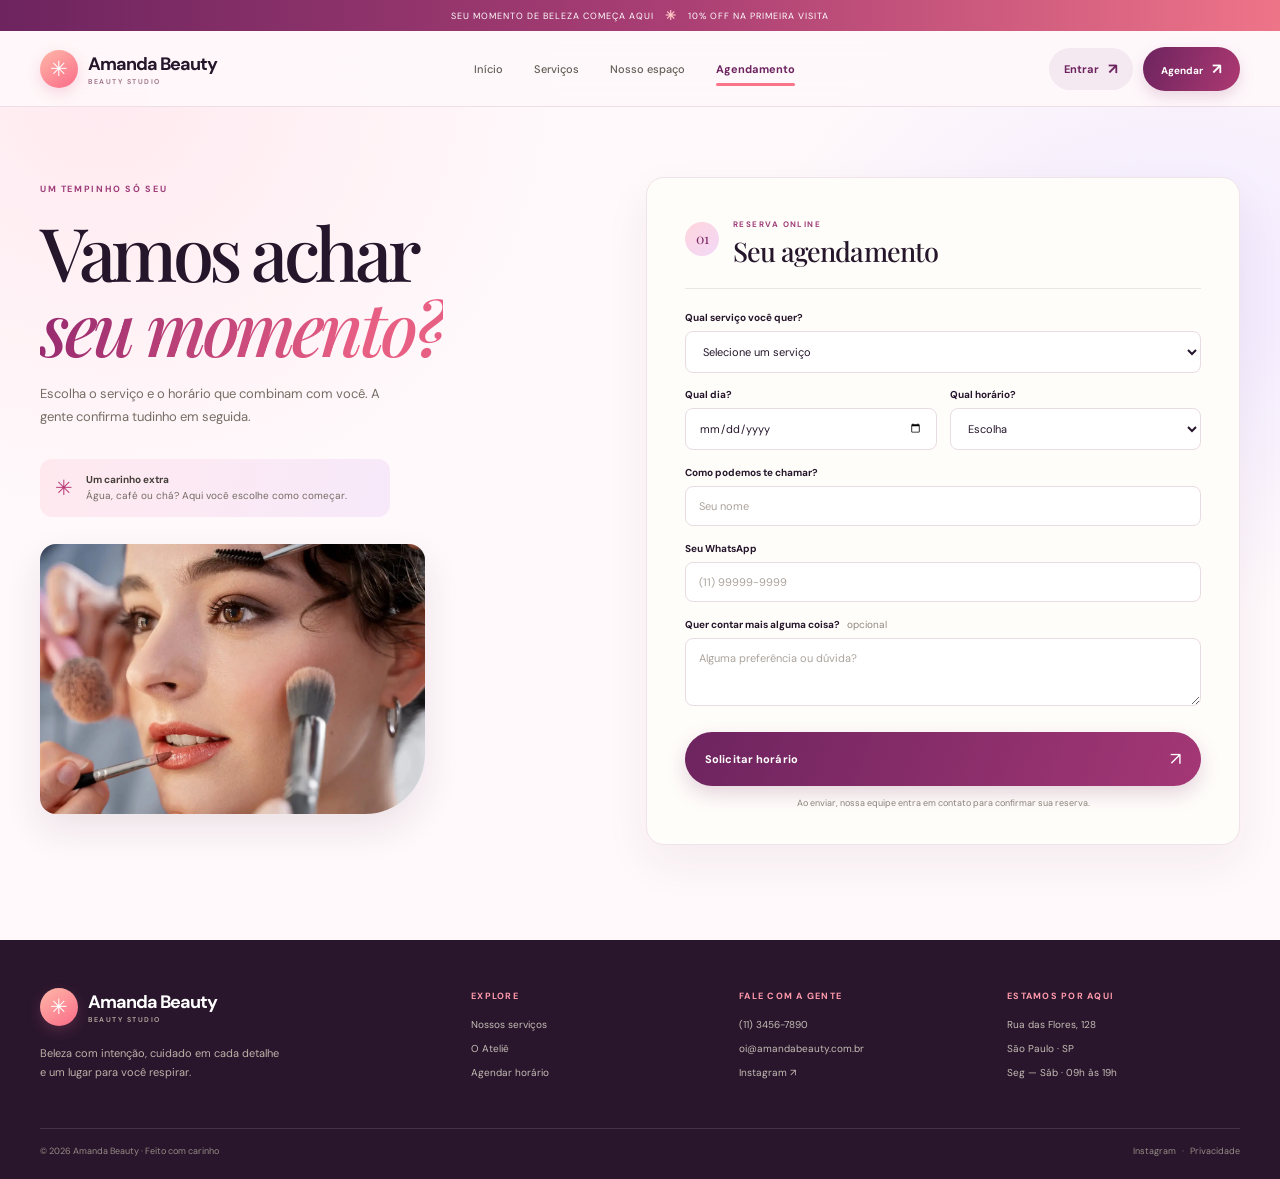
==== Amanda-Beauty-site/agenda.html @ 5235251e "extraido do zip" ====
<!doctype html>
<html lang="pt-BR"><head><meta charset="utf-8"><meta name="viewport" content="width=device-width, initial-scale=1"><meta name="theme-color" content="#f8f4ef"><title>Agendar horário — Amanda Beauty</title><link rel="stylesheet" href="styles.css"></head>
<body data-page="agenda"><div id="site-header"></div><main>
  <section class="booking-page wrap"><div class="booking-intro"><span class="eyebrow">um tempinho só seu</span><h1>Vamos achar<br><em>seu momento?</em></h1><p>Escolha o serviço e o horário que combinam com você. A gente confirma tudinho em seguida.</p><div class="booking-note"><span>✳</span><p><b>Um carinho extra</b><br>Água, café ou chá? Aqui você escolhe como começar.</p></div><img src="assets/makeup-artista.jpeg" alt="Profissional realizando maquiagem em sua cliente"></div>
    <form class="booking-form" id="booking-form"><div class="form-heading"><span class="step-number">01</span><div><span class="eyebrow">reserva online</span><h2>Seu agendamento</h2></div></div>
      <label for="booking-service">Qual serviço você quer?</label><select id="booking-service" name="service" required><option value="">Selecione um serviço</option><option>Corte & escova</option><option>Cor & iluminação</option><option>Make social</option><option>Make & penteado</option><option>Manicure & pedicure</option><option>Skin care facial</option></select>
      <div class="form-row"><div><label for="booking-date">Qual dia?</label><input id="booking-date" type="date" name="date" required></div><div><label for="booking-time">Qual horário?</label><select id="booking-time" name="time" required><option value="">Escolha</option><option>09:00</option><option>10:30</option><option>12:00</option><option>14:00</option><option>15:30</option><option>17:00</option></select></div></div>
      <label for="booking-name">Como podemos te chamar?</label><input id="booking-name" name="name" type="text" placeholder="Seu nome" autocomplete="name" required>
      <label for="booking-phone">Seu WhatsApp</label><input id="booking-phone" name="phone" type="tel" placeholder="(11) 99999-9999" autocomplete="tel" required>
      <label for="booking-notes">Quer contar mais alguma coisa? <span class="optional">opcional</span></label><textarea id="booking-notes" name="notes" rows="3" placeholder="Alguma preferência ou dúvida?"></textarea>
      <button class="button button-dark form-submit" type="submit">Solicitar horário <span>↗</span></button><p class="form-legal">Ao enviar, nossa equipe entra em contato para confirmar sua reserva.</p><div class="form-feedback" role="status" aria-live="polite"></div>
    </form></section>
</main><div id="site-footer"></div><script src="app.js"></script></body></html>
---- Amanda-Beauty-site/styles.css ----
@import url('https://fonts.googleapis.com/css2?family=DM+Sans:wght@400;500;600;700&family=Playfair+Display:ital,wght@0,500;0,600;0,700;1,500;1,600&display=swap');
:root{--paper:#f8f4ef;--cream:#efe7dc;--ink:#282420;--muted:#77716b;--berry:#733c45;--rose:#d89b98;--peach:#e9b6a5;--olive:#73745e;--line:#ded7ce;--serif:'Playfair Display',Georgia,serif;--sans:'DM Sans',Arial,sans-serif;--wrap:1160px}*{box-sizing:border-box}html{scroll-behavior:smooth}body{margin:0;background:var(--paper);color:var(--ink);font-family:var(--sans);font-size:15px;-webkit-font-smoothing:antialiased}img{display:block;width:100%;height:100%;object-fit:cover}a{color:inherit;text-decoration:none}button,input,select,textarea{font:inherit}button{color:inherit}.wrap{width:min(var(--wrap),calc(100% - 64px));margin:0 auto}.eyebrow{display:inline-flex;align-items:center;gap:8px;text-transform:uppercase;letter-spacing:.15em;font-size:10px;font-weight:700;color:var(--berry)}.sparkle{font-style:normal;font-size:18px;color:var(--rose)}h1,h2,h3,p{margin-top:0}h1,h2{font-family:var(--serif);font-weight:500;letter-spacing:-.035em}h1 em,h2 em,.auth-image-copy em{color:var(--berry);font-weight:500}h1{font-size:clamp(48px,6vw,78px);line-height:1.02;margin:21px 0 20px}h2{font-size:clamp(38px,4.2vw,55px);line-height:1.07;margin:15px 0}.lead{max-width:410px;color:#6f6962;font-size:17px;line-height:1.7;margin-bottom:27px}.button{display:inline-flex;align-items:center;justify-content:space-between;gap:24px;padding:15px 20px;border-radius:3px;font-size:12px;font-weight:700;letter-spacing:.01em;transition:transform .2s,background .2s,color .2s,border-color .2s}.button:hover{transform:translateY(-2px)}.button span{font-size:18px;font-weight:400}.button-dark{background:var(--berry);color:#fff}.button-dark:hover{background:#5e3038}.button-light{background:var(--paper);color:var(--berry)}.button-light:hover{background:#fff}.button-outline{border:1px solid #a59b90;color:var(--ink)}.button-outline:hover{border-color:var(--berry);color:var(--berry)}.text-link{display:inline-flex;align-items:center;gap:14px;font-size:12px;font-weight:700;border-bottom:1px solid #b9a89d;padding-bottom:6px}.text-link span{color:var(--berry);font-size:17px}.site-header{position:relative;z-index:8;background:rgba(248,244,239,.92);backdrop-filter:blur(12px)}.announcement{height:29px;display:flex;align-items:center;justify-content:center;background:#ebe1d7;color:#655850;font-size:9px;letter-spacing:.13em;text-transform:uppercase}.announcement b{margin:0 7px;color:var(--berry)}.nav-wrap{width:min(var(--wrap),calc(100% - 64px));height:78px;margin:auto;display:flex;align-items:center;justify-content:space-between;border-bottom:1px solid rgba(40,36,32,.09)}.brand{display:flex;align-items:center;gap:10px;min-width:180px}.brand-mark{width:34px;height:34px;display:grid;place-items:center;border:1px solid #b38a7e;border-radius:50%;color:var(--berry);font-size:21px}.brand-name{font-family:var(--serif);font-size:22px;letter-spacing:-.04em}.brand-name small{display:block;font-family:var(--sans);font-size:7px;font-weight:600;letter-spacing:.22em;text-transform:uppercase;color:#82766d;margin-top:1px}.nav-links{display:flex;align-items:center;gap:31px}.nav-links a{font-size:11px;color:#655e58;transition:color .2s}.nav-links a:hover,.nav-links a.active{color:var(--berry)}.nav-links a.active{font-weight:700}.nav-actions{display:flex;align-items:center;gap:17px}.nav-login{font-size:11px;color:#645d57}.nav-book{padding:12px 15px;background:var(--berry);color:#fff;font-size:10px;font-weight:700;border-radius:2px}.nav-book:hover{background:#5e3038}.menu-toggle{display:none;border:0;background:transparent;font-size:24px}.hero{display:grid;grid-template-columns:.9fr 1.1fr;align-items:center;gap:7.5%;padding:55px 0 72px;min-height:585px}.hero-copy{padding:0 0 0 24px}.hero-copy h1{margin-top:24px}.hero-actions{display:flex;align-items:center;gap:25px}.hero-social{display:flex;align-items:center;gap:13px;margin-top:42px}.avatar-stack{display:flex;padding-left:5px}.avatar-stack span{width:30px;height:30px;border-radius:50%;display:grid;place-items:center;border:2px solid var(--paper);margin-left:-6px;background:#d7b8a5;color:#5a3e34;font-size:8px;font-weight:700}.avatar-stack span:nth-child(2){background:#baa08e}.avatar-stack span:nth-child(3){background:#e5c7b3}.hero-social p{margin:0;color:#7c756e;font-size:9px;line-height:1.6}.hero-social strong{color:var(--ink);font-size:11px}.hero-visual{position:relative;padding:0 18px 18px 0}.carousel{position:relative;height:434px;overflow:hidden;background:#e2d5c9;box-shadow:0 22px 45px rgba(62,42,30,.12)}.carousel-track{display:flex;height:100%;transition:transform .65s cubic-bezier(.2,.7,.2,1)}.carousel-slide{flex:0 0 100%;height:100%;position:relative}.carousel-slide:after{content:"";position:absolute;inset:30% 0 0;background:linear-gradient(transparent,rgba(27,20,18,.55))}.carousel-slide img{transition:transform 5s;object-position:center}.carousel-slide.is-active img{transform:scale(1.035)}.slide-caption{position:absolute;z-index:1;bottom:70px;left:36px;color:#fff;display:flex;flex-direction:column;gap:8px}.slide-caption span{font-size:9px;letter-spacing:.14em;text-transform:uppercase;opacity:.83}.slide-caption b{font-family:var(--serif);font-weight:500;font-size:29px}.carousel-controls{position:absolute;z-index:2;bottom:20px;left:32px;right:24px;display:flex;align-items:center;justify-content:space-between}.carousel-dots{display:flex;gap:7px}.dot{width:18px;height:4px;padding:0;border:0;background:rgba(255,255,255,.45);cursor:pointer;transition:width .25s,background .25s}.dot.is-active{width:36px;background:#fff}.carousel-arrows{display:flex;gap:7px}.carousel-arrows button{width:32px;height:32px;border:1px solid rgba(255,255,255,.7);border-radius:50%;background:transparent;color:#fff;cursor:pointer;transition:background .2s}.carousel-arrows button:hover{background:rgba(255,255,255,.22)}.carousel-index{position:absolute;top:20px;right:31px;z-index:2;color:#fff;font-size:10px;letter-spacing:.09em}.carousel-index span{opacity:.6;margin:0 4px}.hero-sticker{position:absolute;right:-23px;top:33px;width:102px;height:102px;background:#e1ae9e;color:var(--berry);border-radius:50%;display:flex;flex-direction:column;align-items:center;justify-content:center;transform:rotate(8deg);box-shadow:0 6px 20px #4d32201f}.hero-sticker span{font-size:22px}.hero-sticker b{font-family:var(--serif);font-size:14px;line-height:1.1;text-align:center;font-weight:500}.ticker{overflow:hidden;background:#ede4da;color:#685b50;height:52px;display:flex;align-items:center}.ticker-track{display:flex;justify-content:space-around;align-items:center;min-width:1120px;width:100%;animation:ticker 38s linear infinite;gap:40px}.ticker-track span{font-size:9px;font-weight:700;letter-spacing:.2em;white-space:nowrap}.ticker-track i{font-style:normal;color:#ba8379;font-size:15px}@keyframes ticker{0%{transform:translateX(0)}100%{transform:translateX(-15%)}}.section{padding-top:102px;padding-bottom:102px}.section-heading{display:flex;align-items:end;justify-content:space-between;margin-bottom:35px}.section-heading h2{margin-bottom:0}.section-heading>.text-link{margin-bottom:8px}.service-cards{display:grid;grid-template-columns:repeat(3,1fr);gap:16px}.service-card{min-height:252px;position:relative;padding:28px;background:#eee6dc;transition:transform .25s,box-shadow .25s}.service-card:hover{transform:translateY(-5px);box-shadow:0 15px 25px #3f261010}.service-card-rose{background:#ead9d4}.service-card-olive{background:#e3e2d7}.service-icon{font-size:25px;color:var(--berry)}.card-count{position:absolute;top:31px;right:29px;font-size:9px;letter-spacing:.12em;color:#867d74}.service-card h3{font-family:var(--serif);font-weight:500;font-size:27px;margin:25px 0 8px}.service-card p{color:#726a63;font-size:12px;line-height:1.6;max-width:245px;margin-bottom:22px}.card-link{display:flex;align-items:center;justify-content:space-between;max-width:100%;padding-top:12px;border-top:1px solid rgba(83,66,53,.18);font-size:10px;font-weight:700}.card-link b{font-size:16px;color:var(--berry);font-weight:400}.quote-band{background:#dfb4aa;padding:60px 0}.quote-inner{text-align:center;position:relative}.quote-mark{font-family:var(--serif);font-size:70px;line-height:.7;color:#8f4f50}.quote-inner p{font-family:var(--serif);font-size:29px;line-height:1.3;margin:10px 0 15px}.quote-inner p em{color:#75454a}.quote-sign{font-size:9px;text-transform:uppercase;letter-spacing:.16em;color:#784e4b}.visit-section{display:grid;grid-template-columns:1.05fr .85fr;align-items:center;gap:11%}.visit-image{height:385px;position:relative}.visit-image img{object-position:center}.image-label{position:absolute;left:16px;bottom:16px;padding:10px 13px;background:rgba(248,244,239,.92);font-size:9px;text-transform:uppercase;letter-spacing:.13em;color:#675b50}.visit-copy h2{margin-top:14px}.visit-copy>p{max-width:360px;font-size:13px;line-height:1.8;color:#726a63;margin:18px 0 24px}.open-hours{border-top:1px solid var(--line);margin-top:32px;padding-top:17px;display:flex;align-items:center;gap:9px;color:#726a63;font-size:10px}.open-hours b{margin-left:auto;font-size:11px;color:var(--ink)}.pulse-dot{width:7px;height:7px;background:#80916d;border-radius:50%;box-shadow:0 0 0 4px #80916d24}.booking-banner{position:relative;overflow:hidden;background:var(--berry);color:#fff;min-height:230px;padding:42px 58px;display:flex;align-items:center;justify-content:space-between;margin-bottom:90px}.booking-banner .eyebrow{color:#e7b7a8}.booking-banner h2{font-size:43px;margin:13px 0 0;position:relative;z-index:1}.booking-banner h2 em{color:#efc9bc}.booking-banner .button{position:relative;z-index:1}.banner-flower{position:absolute;right:25%;top:-65px;font-size:280px;line-height:1;color:#ffffff0b;transform:rotate(15deg)}.site-footer{background:#292522;color:#eee7de;padding:48px 0 22px}.footer-main{width:min(var(--wrap),calc(100% - 64px));margin:auto;display:grid;grid-template-columns:1.7fr 1fr 1fr 1fr;gap:35px;padding-bottom:38px}.footer-brand .brand-name{color:#fff}.footer-brand .brand-name small{color:#b8aaa0}.footer-brand p{max-width:240px;color:#bdb2a9;font-size:11px;line-height:1.7;margin:18px 0 0}.footer-col h4{font-size:9px;letter-spacing:.14em;text-transform:uppercase;color:#d2b1a5;margin:2px 0 16px}.footer-col a,.footer-col p{display:block;color:#c5bdb5;font-size:10px;margin:0 0 11px}.footer-col a:hover{color:#fff}.footer-bottom{width:min(var(--wrap),calc(100% - 64px));margin:auto;border-top:1px solid #ffffff22;padding-top:16px;display:flex;justify-content:space-between;color:#968c84;font-size:9px}.page-hero{display:grid;grid-template-columns:.86fr 1.14fr;gap:9%;align-items:center;padding:55px 0 76px;min-height:465px}.page-hero-copy{padding-left:24px}.page-hero-copy h1{font-size:clamp(48px,5vw,67px);margin:17px 0}.page-hero-copy>p{font-size:13px;line-height:1.8;color:#736b64;max-width:390px;margin-bottom:23px}.page-hero-image{height:350px;position:relative}.page-hero-image img{object-position:center 45%}.catalog-section{padding-top:73px}.subtle{max-width:330px;font-size:11px;color:#827a72;line-height:1.7;margin:0 0 8px}.filter-bar{display:flex;gap:8px;margin:32px 0 24px;flex-wrap:wrap}.filter-button{border:1px solid #d7cec4;background:transparent;border-radius:99px;padding:9px 17px;font-size:10px;color:#71685e;cursor:pointer;transition:all .2s}.filter-button:hover,.filter-button.is-active{background:var(--berry);border-color:var(--berry);color:#fff}.catalog-grid{display:grid;grid-template-columns:repeat(3,1fr);gap:14px}.catalog-card{position:relative;background:#f0e9e1;padding:24px 23px 18px;min-height:247px;transition:transform .2s,opacity .2s}.catalog-card:hover{transform:translateY(-4px)}.catalog-card.is-hidden{display:none}.catalog-icon{font-size:22px;color:#99645f;margin-bottom:19px}.catalog-tag{position:absolute;top:28px;right:22px;text-transform:uppercase;letter-spacing:.13em;font-size:8px;color:#8a7770}.catalog-card h3{font-family:var(--serif);font-size:23px;font-weight:500;margin-bottom:8px}.catalog-card>p{font-size:10px;line-height:1.6;color:#776f67;min-height:32px;margin-bottom:17px}.catalog-meta{display:flex;justify-content:space-between;align-items:center;color:#797169;font-size:9px;margin-bottom:13px}.catalog-meta b{color:#4e4640;font-size:9px}.faq-section{background:#eee6dc;padding:78px 0}.faq-layout{display:grid;grid-template-columns:.7fr 1.3fr;gap:12%}.faq-layout h2{margin:16px 0}.faq-layout>div:first-child p{font-size:11px;line-height:1.7;color:#786f66;max-width:230px}.faq-list details{border-bottom:1px solid #d3c8bc;padding:18px 0}.faq-list details:first-child{border-top:1px solid #d3c8bc}.faq-list summary{list-style:none;cursor:pointer;display:flex;justify-content:space-between;align-items:center;font-family:var(--serif);font-size:17px}.faq-list summary::-webkit-details-marker{display:none}.faq-list summary span{font-family:var(--sans);font-size:19px;color:var(--berry);transition:transform .2s}.faq-list details[open] summary span{transform:rotate(45deg)}.faq-list details p{font-size:11px;line-height:1.7;color:#746b64;max-width:550px;margin:12px 0 0}.about-hero{padding-bottom:80px}.about-image{height:390px}.about-image img{object-position:center}.about-story{display:grid;grid-template-columns:.3fr 1fr;gap:10%;max-width:900px;border-top:1px solid var(--line);padding-top:76px;padding-bottom:83px}.story-stamp{width:90px;height:90px;border:1px solid #b89083;border-radius:50%;display:flex;flex-direction:column;align-items:center;justify-content:center;text-align:center;font-size:9px;text-transform:uppercase;letter-spacing:.15em;color:#7b675d;transform:rotate(-9deg);margin-top:10px}.story-stamp b{font-family:var(--serif);font-size:22px;letter-spacing:0;color:var(--berry);font-weight:500}.about-story h2{font-size:43px}.story-text{max-width:590px;color:#746c65;font-size:13px;line-height:1.9;margin:20px 0}.values-band{background:#e9ddd1;padding:52px 0}.values-grid{display:grid;grid-template-columns:repeat(3,1fr);gap:30px}.values-grid article{border-left:1px solid #c5b3a6;padding:3px 0 2px 20px}.values-grid article>span{font-size:9px;color:var(--berry);letter-spacing:.12em}.values-grid h3{font-family:var(--serif);font-weight:500;font-size:21px;margin:12px 0 8px}.values-grid p{max-width:245px;color:#756b62;font-size:10px;line-height:1.7;margin:0}.team-section{padding-top:80px}.team-cards{display:grid;grid-template-columns:repeat(3,1fr);gap:17px}.team-cards article{text-align:center;background:#efe8df;padding:24px 20px}.team-avatar{width:80px;height:80px;border-radius:50%;margin:0 auto 16px;display:grid;place-items:center;font-family:var(--serif);font-size:32px;color:#754c46;background:#ddc0b1}.avatar-two{background:#d0c5ac;color:#5b5c43}.avatar-three{background:#d6b1a5;color:#713e42}.team-cards h3{font-family:var(--serif);font-size:19px;font-weight:500;margin-bottom:4px}.team-cards p{font-size:9px;color:#7d746b;margin-bottom:0}.booking-page{display:grid;grid-template-columns:.9fr 1.1fr;gap:10%;padding:60px 0 95px;align-items:start}.booking-intro{position:relative;min-height:640px}.booking-intro h1{font-size:clamp(46px,5vw,65px);margin:17px 0}.booking-intro>p{font-size:13px;line-height:1.8;color:#756d65;max-width:350px}.booking-note{display:flex;align-items:center;gap:13px;margin:30px 0 27px;padding:13px 15px;background:#eee7df;max-width:350px}.booking-note>span{font-size:21px;color:var(--berry)}.booking-note p{margin:0;font-size:10px;line-height:1.6;color:#746c64}.booking-note b{color:#443e39}.booking-intro>img{height:270px;max-width:385px;object-position:center 40%}.booking-form{padding:34px 38px;background:#fffdfa;box-shadow:0 12px 40px #3a25100e}.form-heading{display:flex;gap:14px;align-items:center;border-bottom:1px solid #ece6e0;padding-bottom:22px;margin-bottom:22px}.step-number{width:34px;height:34px;border-radius:50%;display:grid;place-items:center;background:#efe3dc;color:var(--berry);font-family:var(--serif);font-size:14px}.form-heading .eyebrow{font-size:8px}.form-heading h2{font-size:27px;margin:5px 0 0}.booking-form label,.auth-form>label{display:block;font-size:10px;font-weight:700;margin:16px 0 7px}.booking-form input,.booking-form select,.booking-form textarea,.auth-form input{width:100%;border:1px solid #ddd5cd;background:#fffdfa;border-radius:2px;padding:12px 13px;font-size:11px;color:var(--ink);outline:none;transition:border-color .2s}.booking-form input:focus,.booking-form select:focus,.booking-form textarea:focus,.auth-form input:focus{border-color:#a86f70}.booking-form input::placeholder,.booking-form textarea::placeholder,.auth-form input::placeholder{color:#aba39c}.booking-form textarea{resize:vertical}.form-row{display:grid;grid-template-columns:1fr 1fr;gap:13px}.form-row label{margin-top:15px}.optional{font-weight:400;color:#928980;margin-left:5px}.form-submit{width:100%;margin-top:21px;border:0;cursor:pointer}.form-legal{text-align:center;font-size:9px;color:#8b837b;line-height:1.6;margin:10px 0 0}.form-feedback{display:none;margin-top:14px;padding:12px;background:#eaf0e7;color:#4d6145;font-size:11px;line-height:1.6}.form-feedback.is-visible{display:block}.auth-page{display:grid;grid-template-columns:1fr 1fr;gap:8%;align-items:center;padding:55px 0 80px;min-height:650px}.auth-image{position:relative;height:535px;overflow:hidden;background:#ddd0c4}.auth-image:after{content:"";position:absolute;inset:35% 0 0;background:linear-gradient(transparent,rgba(30,20,18,.57))}.auth-image img{object-position:center;transition:transform 1s}.auth-image:hover img{transform:scale(1.035)}.auth-image-copy{position:absolute;z-index:1;left:32px;bottom:32px;color:#fff}.auth-image-copy>span{color:#eab7a7;font-size:22px}.auth-image-copy p{font-family:var(--serif);font-size:32px;line-height:1.15;margin:12px 0 0}.auth-image-copy em{color:#f3c9b8}.auth-panel{max-width:405px;width:100%;padding:15px 0}.auth-panel h1{font-size:clamp(46px,5vw,61px);margin:14px 0}.auth-sub{font-size:11px;color:#7a726b;margin-bottom:25px}.auth-form>label{margin-top:15px}.auth-options{display:flex;justify-content:space-between;align-items:center;margin:14px 0 4px}.check-label{display:flex;align-items:flex-start;gap:8px;font-size:9px;color:#776f68;line-height:1.5}.check-label input{accent-color:var(--berry);width:13px;height:13px;margin:0;flex:none}.forgot-link{font-size:9px;color:var(--berry);text-decoration:underline;text-underline-offset:3px}.password-wrap{position:relative}.password-wrap input{padding-right:42px}.password-toggle{position:absolute;right:8px;top:50%;transform:translateY(-50%);border:0;background:transparent;color:#81766f;cursor:pointer;font-size:13px}.auth-switch{text-align:center;color:#776f68;font-size:10px;margin:19px 0 0}.auth-switch a{color:var(--berry);font-weight:700;text-decoration:underline;text-underline-offset:3px}.demo-note{text-align:center;color:#a19890;font-size:8px;letter-spacing:.04em;margin:19px 0 0}.terms-check{margin-top:16px}.terms-check span{max-width:280px}.register-page{min-height:710px}.register-page .auth-image{height:585px}.register-page .auth-panel{padding:0}.register-page .auth-panel h1{font-size:51px}.register-page .auth-sub{line-height:1.6}.register-page .auth-form .form-submit{margin-top:19px}.reveal{opacity:0;transform:translateY(16px);transition:opacity .65s ease,transform .65s ease}.reveal.is-visible{opacity:1;transform:translateY(0)}
@media(max-width:900px){.wrap,.nav-wrap{width:min(100% - 42px,var(--wrap))}.nav-links{gap:17px}.nav-actions{gap:11px}.hero{gap:4%;grid-template-columns:.9fr 1.1fr}.hero-copy{padding-left:5px}.carousel{height:370px}.hero-sticker{right:-13px;width:85px;height:85px}.hero-sticker b{font-size:12px}.service-card{padding:23px}.page-hero{gap:5%}.booking-page{gap:5%}.booking-form{padding:28px}.footer-main,.footer-bottom{width:calc(100% - 42px)}}
@media(max-width:700px){.wrap,.nav-wrap{width:calc(100% - 36px)}.announcement{font-size:8px}.nav-wrap{height:68px}.brand{min-width:0}.brand-mark{width:31px;height:31px}.brand-name{font-size:20px}.menu-toggle{display:block;order:3}.nav-actions{margin-left:auto;margin-right:13px}.nav-login{display:none}.nav-book{padding:10px 12px;font-size:9px}.nav-links{display:none;position:absolute;top:68px;left:0;right:0;padding:17px 22px 22px;background:var(--paper);border-bottom:1px solid var(--line);box-shadow:0 15px 25px #2c1e1012;align-items:stretch;gap:0;flex-direction:column}.nav-links.is-open{display:flex}.nav-links a{padding:13px 3px;border-bottom:1px solid #e8dfd6;font-size:12px}.hero{grid-template-columns:1fr;gap:34px;padding:48px 0 55px;min-height:auto}.hero-copy{padding:0}.hero h1{font-size:58px;margin:18px 0}.lead{font-size:14px;max-width:330px}.hero-actions{gap:16px;flex-wrap:wrap}.hero-social{margin-top:26px}.hero-visual{margin:0 6px 0 0;padding:0 11px 12px 0}.carousel{height:min(95vw,400px)}.hero-sticker{right:-6px;top:23px;width:75px;height:75px}.hero-sticker b{font-size:11px}.slide-caption{left:22px;bottom:62px}.slide-caption b{font-size:24px}.carousel-controls{left:20px;right:17px;bottom:15px}.ticker{height:43px}.ticker-track{gap:26px}.section{padding-top:69px;padding-bottom:69px}.section-heading{align-items:flex-start;gap:17px;flex-direction:column;margin-bottom:25px}.section-heading h2{font-size:43px}.section-heading>.text-link{margin:0}.service-cards{grid-template-columns:1fr;gap:10px}.service-card{min-height:205px;padding:23px}.service-card h3{margin-top:17px}.quote-band{padding:45px 0}.quote-inner p{font-size:23px}.visit-section{grid-template-columns:1fr;gap:34px}.visit-image{height:280px}.visit-copy h2{font-size:43px}.booking-banner{width:calc(100% - 36px);min-height:0;padding:30px 23px;margin-bottom:60px;align-items:flex-start;flex-direction:column;gap:22px}.booking-banner h2{font-size:36px}.banner-flower{font-size:190px;right:-10px;top:-40px}.footer-main{width:calc(100% - 36px);grid-template-columns:1fr 1fr;gap:27px 18px}.footer-main>div:first-child{grid-column:1/-1}.footer-bottom{width:calc(100% - 36px);gap:15px;flex-wrap:wrap}.page-hero{grid-template-columns:1fr;gap:28px;padding:43px 0 57px;min-height:0}.page-hero-copy{padding-left:0}.page-hero-copy h1{font-size:52px}.page-hero-copy>p{font-size:12px}.page-hero-image{height:270px}.catalog-section{padding-top:57px}.section-heading>.subtle{margin-top:0}.filter-bar{gap:7px;margin:24px 0 18px}.filter-button{padding:8px 13px}.catalog-grid{grid-template-columns:1fr}.catalog-card{min-height:220px;padding:22px}.catalog-card>p{min-height:0}.faq-section{padding:58px 0}.faq-layout{grid-template-columns:1fr;gap:21px}.faq-layout h2{font-size:42px}.faq-layout>div:first-child p{max-width:310px}.about-hero .page-hero-image{height:280px}.about-story{grid-template-columns:1fr;gap:20px;padding-top:54px;padding-bottom:58px}.story-stamp{width:70px;height:70px;font-size:8px;margin:0}.story-stamp b{font-size:18px}.about-story h2{font-size:38px}.story-text{font-size:12px}.values-band{padding:42px 0}.values-grid{grid-template-columns:1fr;gap:23px}.values-grid article{padding-left:15px}.team-section{padding-top:58px}.team-cards{grid-template-columns:1fr;gap:10px}.team-cards article{padding:20px}.booking-page{grid-template-columns:1fr;gap:33px;padding:45px 0 65px}.booking-intro{min-height:0}.booking-intro h1{font-size:51px}.booking-intro>img{height:220px;max-width:none}.booking-note{margin:22px 0}.booking-form{padding:23px 19px}.form-heading h2{font-size:24px}.form-row{gap:10px}.auth-page{grid-template-columns:1fr;gap:32px;padding:32px 0 60px;min-height:0}.auth-image{height:300px}.auth-image-copy{left:22px;bottom:22px}.auth-image-copy p{font-size:27px}.auth-panel{max-width:none;padding:0 3px}.auth-panel h1{font-size:49px}.register-page .auth-image{height:290px}.register-page .auth-panel h1{font-size:47px}.reveal{transform:translateY(10px)}}
@media(prefers-reduced-motion:reduce){*,*:before,*:after{scroll-behavior:auto!important;animation-duration:.01ms!important;animation-iteration-count:1!important;transition-duration:.01ms!important}.reveal{opacity:1;transform:none}}

/* Amanda Beauty — brighter editorial refresh */
:root{--paper:#fff9fb;--cream:#fff0f1;--ink:#25162b;--muted:#766a78;--berry:#6d245f;--rose:#fb758a;--peach:#ffb8a9;--olive:#7d7d64;--line:#eadce4;--serif:'Playfair Display',Georgia,serif;--sans:'DM Sans',Arial,sans-serif;--wrap:1200px}
body{background:radial-gradient(ellipse at 8% 8%,#ffeaf0 0,transparent 28%),radial-gradient(ellipse at 92% 25%,#f1e9ff 0,transparent 26%),#fff9fb;color:var(--ink)}
.announcement{height:31px;background:linear-gradient(90deg,#6d245f,#aa3f74 53%,#ee7488);color:#fff;font-size:9px;letter-spacing:.11em;gap:11px}.announcement b{color:#ffc4c4;margin:0;font-size:13px;animation:twinkle 2.2s ease-in-out infinite}
.site-header{position:sticky;top:0;background:rgba(255,249,251,.86);backdrop-filter:blur(18px);border-bottom:1px solid #eedee6}
.nav-wrap{height:75px;border:0}.brand-mark{width:38px;height:38px;background:linear-gradient(145deg,#ffb8a9,#fa6b87);border:0;color:#fff;box-shadow:0 5px 14px #dd63843b;animation:mark-bob 4s ease-in-out infinite}.brand-name{font-family:var(--sans);font-weight:700;font-size:18px;letter-spacing:-.055em}.brand-name small{font-size:7px;color:#9a6f83}.nav-links a{font-size:11px;font-weight:500}.nav-links a.active{position:relative;color:var(--berry)}.nav-links a.active:after{content:"";position:absolute;height:3px;left:0;right:0;bottom:-10px;border-radius:4px;background:var(--rose)}.nav-actions{gap:10px}.nav-login{display:flex;align-items:center;gap:9px;padding:11px 15px;border-radius:999px;background:#f4e8f1;color:var(--berry);font-weight:700;transition:.22s}.nav-login span{font-size:15px}.nav-login:hover{background:#ead6e6;transform:translateY(-2px)}.nav-book{padding:12px 18px;border-radius:999px;background:linear-gradient(110deg,#6d245f,#ad3972);box-shadow:0 6px 15px #7d275d2b;transition:.22s}.nav-book span{font-size:15px;margin-left:7px}.nav-book:hover{background:linear-gradient(110deg,#852f70,#ca4b83);transform:translateY(-2px);box-shadow:0 9px 19px #7d275d38}
.hero{position:relative;grid-template-columns:.9fr 1.1fr;gap:6%;padding-top:75px;padding-bottom:90px;min-height:650px}.hero:before{content:"";position:absolute;z-index:0;width:330px;height:330px;left:-210px;top:40px;border-radius:50%;background:radial-gradient(circle,#ffc7d2a6,transparent 69%);filter:blur(7px);pointer-events:none}.hero-copy,.hero-visual{position:relative;z-index:1}.hero-copy{padding-left:8px;animation:rise-in .8s both}.eyebrow{color:#9f3d78;letter-spacing:.18em;font-size:9px}.sparkle{color:#e96183}.hero-copy h1{font-family:var(--serif);font-size:clamp(59px,7vw,91px);line-height:.98;letter-spacing:-.065em;margin:24px 0}.hero-copy h1 em,.page-hero-copy h1 em,.booking-intro h1 em{background:linear-gradient(110deg,#92276e,#e85f84 78%);background-clip:text;-webkit-background-clip:text;color:transparent}.lead{font-size:15px;max-width:390px;line-height:1.8;color:#796c7b}.button{border-radius:99px;padding:15px 20px;font-size:11px;box-shadow:0 7px 18px #5e174420}.button-dark{background:linear-gradient(110deg,#6d245f,#a43775);box-shadow:0 8px 20px #6d245f30}.button-dark:hover{background:linear-gradient(110deg,#842c70,#c24a82);box-shadow:0 12px 24px #6d245f36}.button-outline{border-radius:99px;background:#fff9fb}.hero-actions{gap:21px}.hero-actions .text-link{border:0;color:#6d245f}.text-link{color:#6d245f}.text-link span{color:#e25c80}.hero-social{margin-top:37px}.avatar-stack span{border:2px solid #fff9fb;box-shadow:0 3px 10px #3a174021}.carousel{height:485px;border-radius:18px 18px 95px 18px;box-shadow:0 24px 50px #4d254326,0 0 0 9px #ffffff80;isolation:isolate}.hero-visual{padding:0 22px 22px 0;animation:rise-in .9s .12s both}.hero-visual:before{content:"";position:absolute;inset:20px 0 0 28px;border:1px solid #f095a58c;border-radius:18px 18px 95px 18px;transform:rotate(3deg);z-index:-1}.carousel-slide img{filter:saturate(1.04)}.carousel-slide:after{background:linear-gradient(0deg,rgba(35,17,41,.77),transparent 60%)}.slide-caption{left:38px;bottom:77px}.slide-caption span{color:#ffd3d4}.slide-caption b{font-size:32px;letter-spacing:-.03em}.carousel-controls{bottom:22px;left:35px;right:27px}.carousel-arrows button{width:36px;height:36px;background:#ffffff23;backdrop-filter:blur(8px);border-color:#ffffff75}.carousel-arrows button:hover{background:#ffffff48}.carousel-index{top:23px;right:28px;padding:9px 12px;border-radius:50px;background:#28112952;backdrop-filter:blur(10px)}.hero-sticker{right:-29px;top:40px;width:111px;height:111px;background:linear-gradient(145deg,#ffcfbf,#ff8294);color:#702253;box-shadow:0 12px 28px #711f4533;animation:floaty 4s ease-in-out infinite}.hero-sticker span{font-size:24px}.hero-sticker b{font-family:var(--sans);font-size:11px;font-weight:700;letter-spacing:-.02em}.hero-social .avatar-stack span{transition:transform .2s}.hero-social:hover .avatar-stack span{transform:translateY(-3px)}
.ticker{height:55px;background:linear-gradient(90deg,#4c184a,#76235e,#a63770);color:#fff}.ticker-track{animation-duration:27s}.ticker-track i{color:#ff9aaa}.ticker-track span{font-size:9px;letter-spacing:.24em}
.section{padding-top:110px;padding-bottom:110px}.section-heading h2,.visit-copy h2,.faq-layout h2,.about-story h2{font-size:clamp(40px,4.4vw,59px);letter-spacing:-.05em}.section-heading{margin-bottom:38px}.service-cards{gap:18px}.service-card{min-height:270px;border-radius:16px;padding:29px;background:linear-gradient(145deg,#fff0f1,#ffe2e7);overflow:hidden;transition:transform .35s,box-shadow .35s}.service-card:after{content:"✳";position:absolute;right:-12px;bottom:-62px;font-size:157px;line-height:1;color:#e75e8315;transform:rotate(-15deg);transition:transform .5s}.service-card-rose{background:linear-gradient(145deg,#f8eafa,#eed9fa)}.service-card-rose:after{color:#9c49a818}.service-card-olive{background:linear-gradient(145deg,#edf1e4,#dce8dc)}.service-card-olive:after{color:#547a5918}.service-card:hover{transform:translateY(-8px) rotate(-.4deg);box-shadow:0 19px 35px #4d1b3318}.service-card:hover:after{transform:rotate(10deg) scale(1.08)}.service-icon{display:grid;place-items:center;width:46px;height:46px;border-radius:14px;background:#fff9fb;color:#bc3974;box-shadow:0 7px 17px #67274a12}.card-count{right:25px;color:#a2899b}.service-card h3{font-size:28px;letter-spacing:-.03em}.service-card p{font-size:11px}.card-link{position:relative;z-index:1;border-color:#bd94a12e}.quote-band{position:relative;background:linear-gradient(110deg,#f7d9e0,#f5e3fa);overflow:hidden}.quote-band:before,.quote-band:after{content:"✳";position:absolute;font-size:180px;color:#fff8;top:-56px;left:3%;transform:rotate(14deg)}.quote-band:after{left:auto;right:5%;top:auto;bottom:-85px;font-size:220px;color:#9f3d7810}.quote-inner{z-index:1}.quote-mark{color:#c34678}.quote-inner p{font-size:31px;letter-spacing:-.035em}.quote-inner p em{color:#8c3170}.visit-image{border-radius:18px;overflow:hidden;box-shadow:0 18px 40px #4d25421e}.visit-image img{transition:transform .75s}.visit-image:hover img{transform:scale(1.045)}.image-label{border-radius:99px;left:18px;bottom:18px;background:#fff9fbeb;color:#74345f;box-shadow:0 5px 15px #2712291b}.visit-copy>p{font-size:12px}.open-hours{border-color:#ead9e2}.booking-banner{border-radius:20px;background:radial-gradient(circle at 90% 15%,#e7659170,transparent 25%),linear-gradient(110deg,#4c174c,#78235c 62%,#932b68);box-shadow:0 20px 40px #511b5228}.booking-banner h2{letter-spacing:-.045em}.booking-banner .button{box-shadow:none}.banner-flower{color:#ffffff12;animation:slow-spin 30s linear infinite}.site-footer{background:#29162c}.footer-brand .brand-mark{color:#fff}.footer-col h4{color:#ff9aab}.footer-col a:hover{color:#ffb6c0}.footer-bottom{border-color:#ffffff20}
.page-hero{padding-top:64px;padding-bottom:77px}.page-hero-copy h1{font-size:clamp(54px,5.8vw,76px);letter-spacing:-.06em}.page-hero-copy>p{font-size:12px}.page-hero-image{border-radius:18px 18px 72px 18px;overflow:hidden;box-shadow:0 19px 42px #4d25421c}.page-hero-image:after{content:"";position:absolute;inset:auto 0 0;height:32%;background:linear-gradient(transparent,#24132964)}.page-hero-image .image-label{z-index:1}.catalog-section{padding-top:86px}.filter-button{border-radius:99px;background:#fff;border-color:#e9d8e4}.filter-button:hover,.filter-button.is-active{background:linear-gradient(110deg,#6d245f,#ad3972);border-color:transparent;box-shadow:0 6px 15px #6d245f24}.catalog-grid{gap:17px}.catalog-card{border-radius:15px;background:linear-gradient(145deg,#fff,#fff0f4);border:1px solid #f0e3e9;box-shadow:0 8px 22px #4c24410b;transition:transform .28s,box-shadow .28s}.catalog-card:nth-child(3n+2){background:linear-gradient(145deg,#fff,#f8effe)}.catalog-card:nth-child(3n){background:linear-gradient(145deg,#fff,#f0f5e9)}.catalog-card:hover{transform:translateY(-6px);box-shadow:0 16px 30px #4c244118}.catalog-icon{display:grid;place-items:center;width:42px;height:42px;border-radius:13px;background:#fde5eb;color:#a52f70}.catalog-tag{color:#a04478}.catalog-card h3{letter-spacing:-.03em}.catalog-meta{border-top:1px solid #ecdce4;padding-top:12px}.catalog-card .card-link{border-color:#ecdce4}.faq-section{background:linear-gradient(110deg,#f9e9ef,#f6eef9)}.faq-list details,.faq-list details:first-child{border-color:#e2cbd9}.faq-list summary{font-family:var(--sans);font-size:13px;font-weight:600}.faq-list summary span{color:#b43b77}.about-story{border-color:#eddae4}.story-stamp{border-color:#d188a3;color:#a15c7d}.story-stamp b{color:#862c6b}.values-band{background:linear-gradient(110deg,#f9e5eb,#f2e7fa)}.values-grid article{border-color:#d9b8c9}.values-grid article>span{color:#ad3b78}.team-cards article{border-radius:16px;background:linear-gradient(145deg,#fff,#f8edf1);box-shadow:0 8px 22px #4c24410b;transition:transform .25s,box-shadow .25s}.team-cards article:hover{transform:translateY(-6px);box-shadow:0 16px 30px #4c244118}.team-avatar{box-shadow:0 7px 17px #4c244118}
.booking-page{padding-top:70px}.booking-intro h1{font-size:clamp(53px,5.8vw,74px);letter-spacing:-.06em}.booking-intro>img{border-radius:16px 16px 60px 16px;box-shadow:0 16px 36px #4d25421b}.booking-note{border-radius:12px;background:linear-gradient(110deg,#ffe9ef,#f7e9fa)}.booking-note>span{color:#ba3d78}.booking-form{border:1px solid #f0e3e9;border-radius:18px;box-shadow:0 18px 45px #4c234210}.booking-form input,.booking-form select,.booking-form textarea,.auth-form input{border-radius:8px;background:#fff;border-color:#e9dbe3}.booking-form input:focus,.booking-form select:focus,.booking-form textarea:focus,.auth-form input:focus{border-color:#bf5c91;box-shadow:0 0 0 3px #db90b329}.step-number{background:linear-gradient(145deg,#ffd5dd,#f2d8f7);color:#7c2565}.form-feedback{border-radius:9px;background:#f0f6ea;color:#42613e}
.auth-image{border-radius:18px 18px 80px 18px;box-shadow:0 20px 44px #4d25421b}.auth-image-copy>span{color:#ffabb5}.auth-panel{background:#fff9fb;}
.login-modal{position:fixed;z-index:40;inset:0;display:grid;place-items:center;padding:24px;visibility:hidden;opacity:0;transition:opacity .28s,visibility .28s}.login-modal.is-open{visibility:visible;opacity:1}.modal-backdrop{position:absolute;inset:0;width:100%;height:100%;border:0;background:#1e1026a8;backdrop-filter:blur(10px);cursor:pointer}.login-dialog{position:relative;z-index:1;display:grid;grid-template-columns:.92fr 1.08fr;width:min(890px,100%);min-height:530px;max-height:min(700px,calc(100vh - 48px));overflow:auto;background:#fff9fb;border-radius:22px;box-shadow:0 28px 90px #160e2570;transform:translateY(22px) scale(.98);transition:transform .36s cubic-bezier(.2,.8,.2,1)}.login-modal.is-open .login-dialog{transform:translateY(0) scale(1)}.modal-close{position:absolute;z-index:4;right:16px;top:16px;width:38px;height:38px;border:1px solid #ffffffa8;border-radius:50%;background:#fff9fb;color:#5e2a51;font-size:25px;line-height:1;cursor:pointer;box-shadow:0 5px 14px #29142b22;transition:transform .2s,background .2s}.modal-close:hover{transform:rotate(90deg);background:#ffe8ed}.modal-cover{position:relative;min-height:530px;overflow:hidden;background:#562050}.modal-cover:after{content:"";position:absolute;inset:25% 0 0;background:linear-gradient(0deg,#241329dc,transparent)}.modal-cover img{position:absolute;inset:0;transition:transform 7s;object-position:46% center}.login-modal.is-open .modal-cover img{transform:scale(1.07)}.modal-cover-copy{position:absolute;z-index:1;left:34px;bottom:42px;color:#fff;display:flex;flex-direction:column;gap:13px}.modal-cover-copy span{font-size:8px;letter-spacing:.2em;color:#ffc2cc;font-weight:700}.modal-cover-copy b{font:500 38px/1.07 var(--serif);letter-spacing:-.04em}.cover-badge{position:absolute;z-index:1;top:25px;left:25px;padding:11px 15px;border-radius:50px;background:#fff2;color:#fff;font-size:9px;letter-spacing:.04em;backdrop-filter:blur(10px);border:1px solid #ffffff4a}.modal-content{align-self:center;padding:49px 53px}.modal-content>.eyebrow{font-size:8px}.modal-content h2{font-size:44px;line-height:1.04;letter-spacing:-.05em;margin:14px 0 9px}.modal-intro{font-size:10px;color:#85758a;margin-bottom:19px}.modal-content .auth-form>label{margin-top:12px}.modal-content .auth-form input{font-size:10px;padding:12px}.modal-content .auth-options{margin:11px 0 2px}.modal-content .form-submit{padding:13px 16px;margin-top:16px}.modal-content .auth-switch{margin-top:15px}.modal-content .demo-note{margin-top:13px}.modal-content .form-feedback{font-size:10px}
body.modal-open{overflow:hidden}
.reveal{transition:opacity .8s cubic-bezier(.2,.7,.2,1),transform .8s cubic-bezier(.2,.7,.2,1)}.reveal.is-visible{animation:reveal-pop .75s both}
@keyframes rise-in{from{opacity:0;transform:translateY(23px)}to{opacity:1;transform:translateY(0)}}@keyframes reveal-pop{from{opacity:0;transform:translateY(19px) scale(.99)}to{opacity:1;transform:translateY(0) scale(1)}}@keyframes floaty{0%,100%{transform:translateY(0) rotate(8deg)}50%{transform:translateY(-10px) rotate(4deg)}}@keyframes mark-bob{0%,100%{transform:rotate(0)}50%{transform:rotate(22deg)}}@keyframes twinkle{0%,100%{transform:scale(1) rotate(0)}50%{transform:scale(1.2) rotate(20deg)}}@keyframes slow-spin{to{transform:rotate(375deg)}}
@media(max-width:900px){.hero{min-height:590px}.carousel{height:410px}.hero-copy h1{font-size:clamp(59px,7vw,78px)}.login-dialog{width:min(760px,100%)}.modal-content{padding:40px 32px}}
@media(max-width:700px){.announcement{font-size:7px;gap:7px;height:28px}.site-header{top:0}.nav-wrap{height:67px}.brand-mark{width:34px;height:34px}.brand-name{font-size:16px}.nav-actions{gap:6px;margin-right:10px}.nav-login{padding:9px 10px;font-size:9px}.nav-login span{display:none}.nav-book{padding:10px 11px;font-size:9px}.nav-book span{margin-left:3px}.nav-links{top:67px;background:#fff9fbf5;backdrop-filter:blur(14px)}.nav-links a.active:after{display:none}.hero{padding-top:50px;padding-bottom:61px;gap:30px}.hero-copy h1{font-size:clamp(57px,15vw,76px)}.lead{font-size:13px}.hero-actions .button{padding:14px 17px}.hero-visual{margin-right:8px}.carousel{height:min(108vw,420px);border-radius:15px 15px 68px 15px;box-shadow:0 18px 35px #4d254326,0 0 0 5px #ffffff80}.hero-visual:before{inset:15px -2px 0 19px;border-radius:15px 15px 68px 15px}.hero-sticker{width:87px;height:87px;right:-13px;top:25px}.hero-sticker b{font-size:9px}.slide-caption{left:22px;bottom:67px}.slide-caption b{font-size:26px}.slide-caption span{font-size:8px}.section{padding-top:76px;padding-bottom:76px}.section-heading h2,.visit-copy h2,.faq-layout h2,.about-story h2{font-size:43px}.service-card{min-height:220px;border-radius:14px}.quote-band{padding:48px 0}.quote-inner p{font-size:23px}.quote-band:before{font-size:110px;top:-39px;left:-18px}.quote-band:after{font-size:140px;right:-26px;bottom:-60px}.visit-image{border-radius:15px}.booking-banner{border-radius:16px}.page-hero{padding-top:45px;padding-bottom:59px}.page-hero-copy h1{font-size:55px}.page-hero-image{border-radius:15px 15px 60px 15px}.catalog-card{border-radius:13px}.faq-section{padding:59px 0}.team-cards article{border-radius:13px}.booking-page{padding-top:48px}.booking-intro h1{font-size:55px}.booking-intro>img{border-radius:14px 14px 55px 14px}.booking-form{border-radius:14px}.login-modal{padding:12px}.login-dialog{display:block;width:min(450px,100%);max-height:calc(100vh - 24px);border-radius:18px;overflow-y:auto}.modal-cover{min-height:185px;height:185px}.modal-cover:after{inset:20% 0 0}.modal-cover-copy{left:20px;bottom:18px;gap:6px}.modal-cover-copy span{font-size:7px}.modal-cover-copy b{font-size:25px}.cover-badge{top:14px;left:15px;padding:8px 11px;font-size:8px}.modal-close{top:11px;right:11px;width:33px;height:33px;font-size:22px}.modal-content{padding:23px 21px 24px}.modal-content h2{font-size:37px;margin:10px 0 7px}.modal-intro{margin-bottom:14px}.modal-content .auth-form>label{margin-top:9px}.modal-content .auth-form input{padding:10px}.modal-content .form-submit{margin-top:13px;padding:12px 14px}.modal-content .demo-note{margin-top:10px}.login-modal.is-open .login-dialog{transform:translateY(0) scale(1)}.login-dialog{transform:translateY(16px) scale(.98)}}
@media(prefers-reduced-motion:reduce){.hero-copy,.hero-visual,.hero-sticker,.brand-mark,.announcement b,.banner-flower{animation:none!important}.login-dialog{transition:none}.reveal.is-visible{animation:none}}
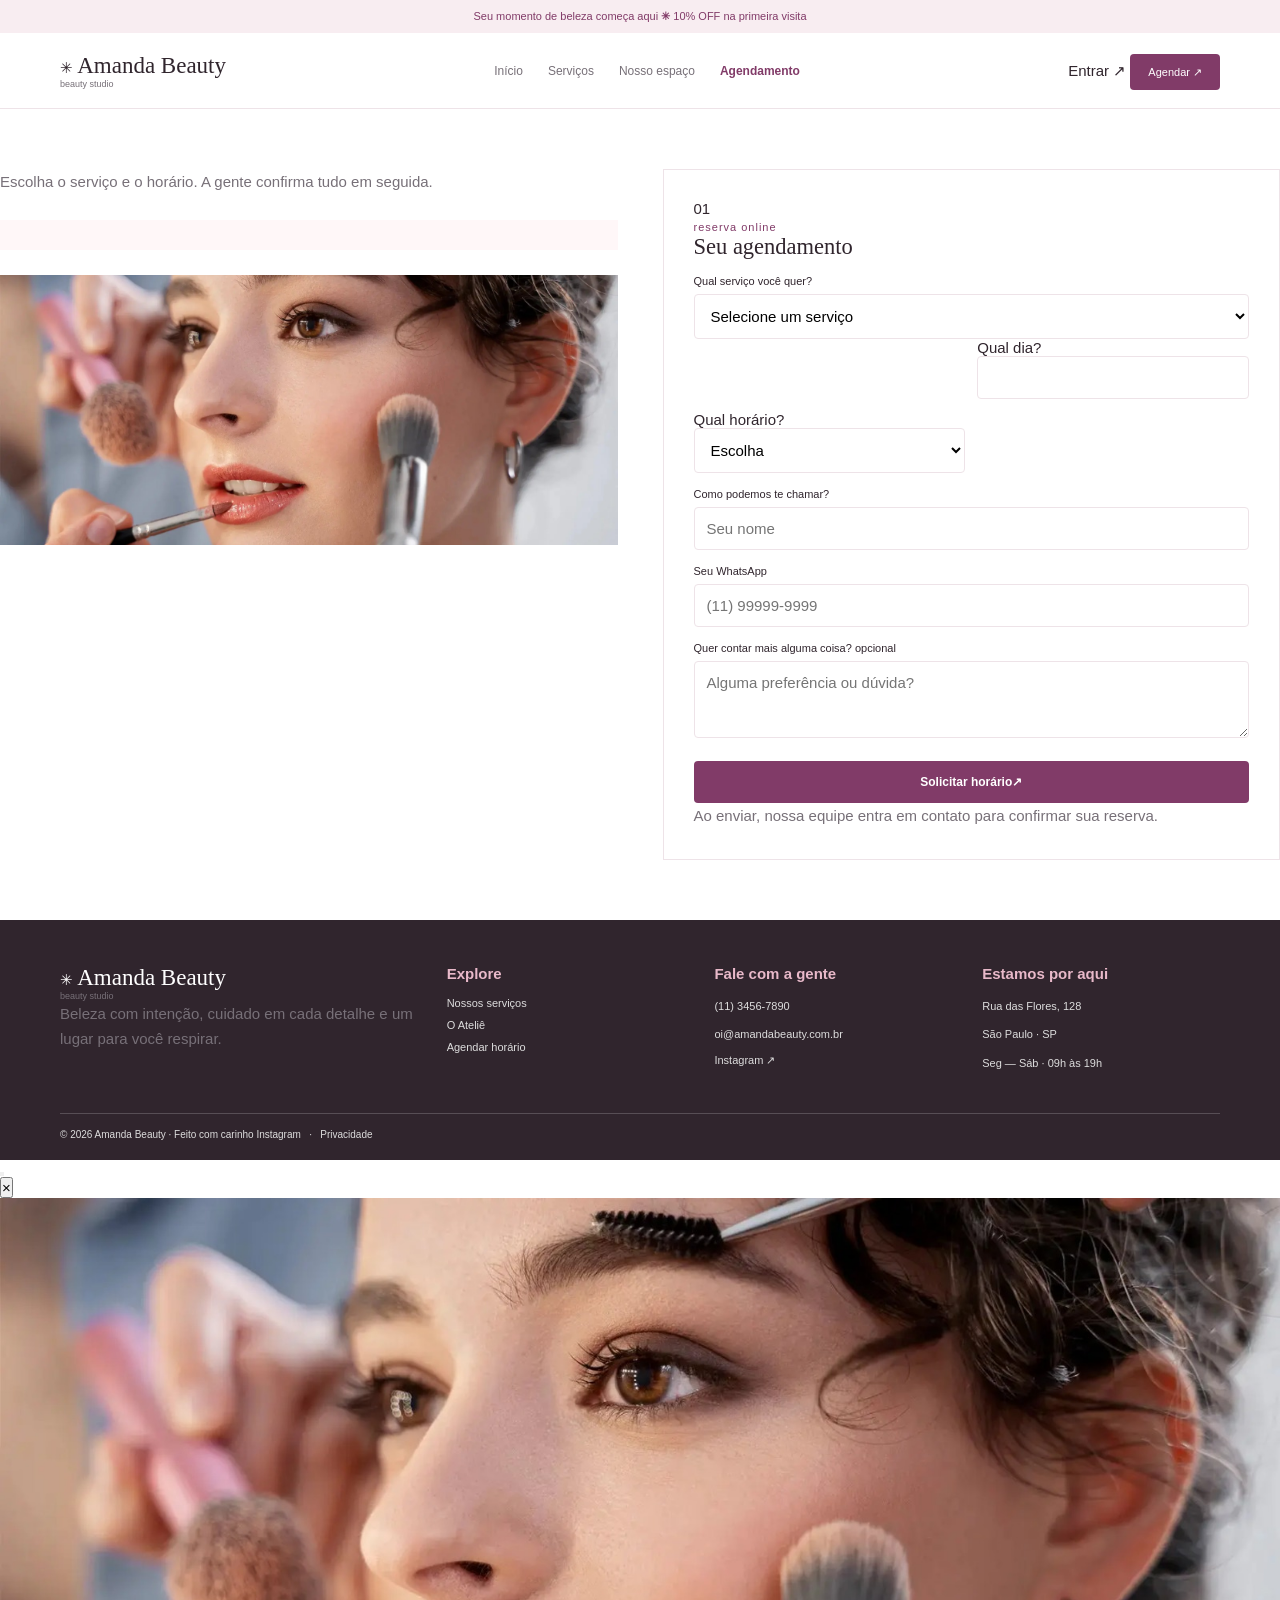
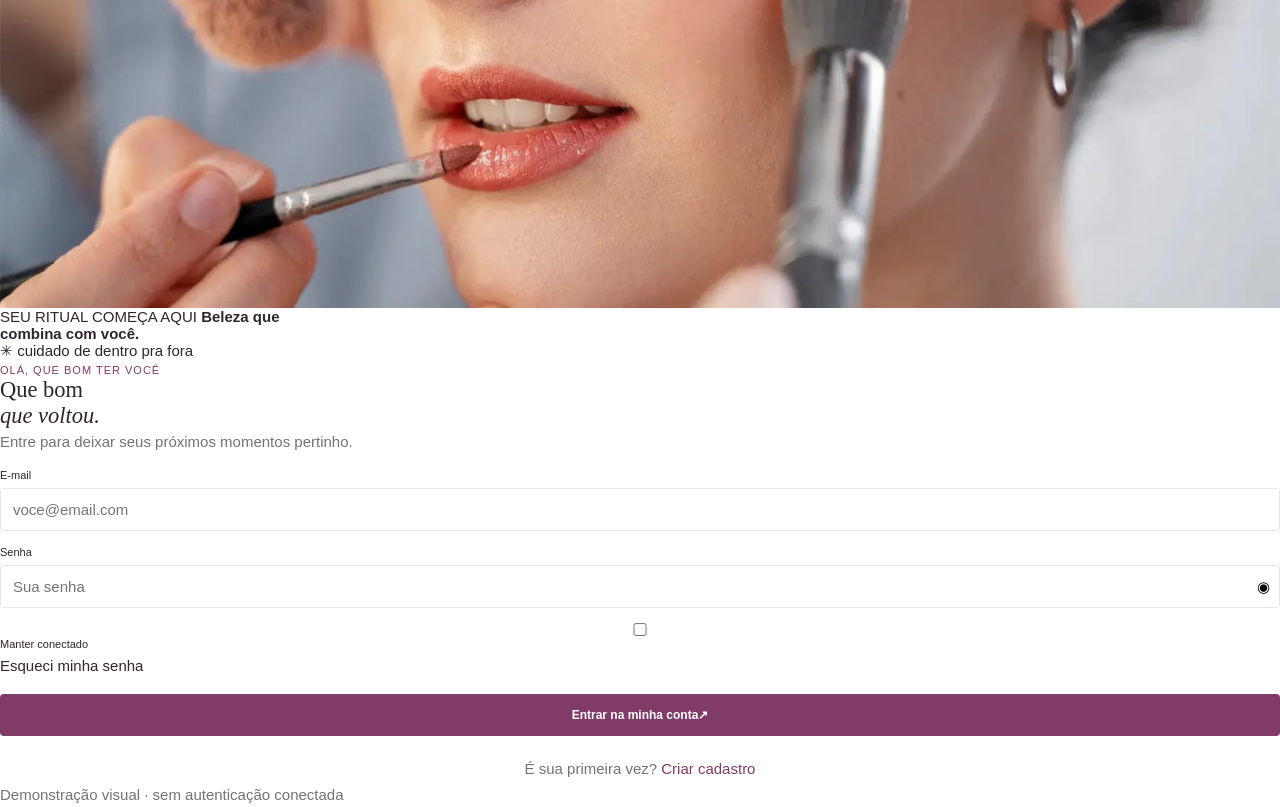
==== commit 3bffd772: "terminando" ====
--- a/Amanda-Beauty-site/agenda.html
+++ b/Amanda-Beauty-site/agenda.html
@@ -1,14 +1,73 @@
 <!doctype html>
-<html lang="pt-BR"><head><meta charset="utf-8"><meta name="viewport" content="width=device-width, initial-scale=1"><meta name="theme-color" content="#f8f4ef"><title>Agendar horário — Amanda Beauty</title><link rel="stylesheet" href="styles.css"></head>
-<body data-page="agenda"><div id="site-header"></div><main>
-  <section class="booking-page wrap"><div class="booking-intro"><span class="eyebrow">um tempinho só seu</span><h1>Vamos achar<br><em>seu momento?</em></h1><p>Escolha o serviço e o horário que combinam com você. A gente confirma tudinho em seguida.</p><div class="booking-note"><span>✳</span><p><b>Um carinho extra</b><br>Água, café ou chá? Aqui você escolhe como começar.</p></div><img src="assets/makeup-artista.jpeg" alt="Profissional realizando maquiagem em sua cliente"></div>
-    <form class="booking-form" id="booking-form"><div class="form-heading"><span class="step-number">01</span><div><span class="eyebrow">reserva online</span><h2>Seu agendamento</h2></div></div>
-      <label for="booking-service">Qual serviço você quer?</label><select id="booking-service" name="service" required><option value="">Selecione um serviço</option><option>Corte & escova</option><option>Cor & iluminação</option><option>Make social</option><option>Make & penteado</option><option>Manicure & pedicure</option><option>Skin care facial</option></select>
-      <div class="form-row"><div><label for="booking-date">Qual dia?</label><input id="booking-date" type="date" name="date" required></div><div><label for="booking-time">Qual horário?</label><select id="booking-time" name="time" required><option value="">Escolha</option><option>09:00</option><option>10:30</option><option>12:00</option><option>14:00</option><option>15:30</option><option>17:00</option></select></div></div>
-      <label for="booking-name">Como podemos te chamar?</label><input id="booking-name" name="name" type="text" placeholder="Seu nome" autocomplete="name" required>
-      <label for="booking-phone">Seu WhatsApp</label><input id="booking-phone" name="phone" type="tel" placeholder="(11) 99999-9999" autocomplete="tel" required>
-      <label for="booking-notes">Quer contar mais alguma coisa? <span class="optional">opcional</span></label><textarea id="booking-notes" name="notes" rows="3" placeholder="Alguma preferência ou dúvida?"></textarea>
-      <button class="button button-dark form-submit" type="submit">Solicitar horário <span>↗</span></button><p class="form-legal">Ao enviar, nossa equipe entra em contato para confirmar sua reserva.</p><div class="form-feedback" role="status" aria-live="polite"></div>
-    </form></section>
-</main><div id="site-footer"></div><script src="app.js"></script></body></html>
+<html lang="pt-BR">
+  <head>
+    <meta charset="utf-8">
+    <meta name="viewport" content="width=device-width, initial-scale=1">
+    <meta name="theme-color" content="#f8f4ef">
+    <title>Agendar horário — Amanda Beauty</title>
+    <link rel="stylesheet" href="styles.css">
+  </head>
+<body data-page="agenda">
+  <div id="site-header"></div>
+  <main>
+  <section class="booking-page wrap">
+    <div class="booking-intro">
+      <p>Escolha o serviço e o horário. A gente confirma tudo em seguida.</p>
+      <div class="booking-note">
+      
+      </div>
+        <img src="assets/makeup-artista.jpeg" alt="Profissional realizando maquiagem em sua cliente">
+      </div>
+    <form class="booking-form" id="booking-form">
+      <div class="form-heading">
+        <span class="step-number">01</span>
+        <div>
+          <span class="eyebrow">reserva online</span>
+          <h2>Seu agendamento</h2>
+        </div>
+      </div>
+      <label for="booking-service">Qual serviço você quer?</label>
+      <select id="booking-service" name="service" required>
+        <option value="">Selecione um serviço</option>
+        <option>Corte & escova</option>
+      <option>Cor & iluminação</option>
+      <option>Make social</option>
+      <option>Make & penteado</option>
+      <option>Manicure & pedicure</option>
+      <option>Skin care facial</option>
+    </select>
+      <div class="form-row">
+        <div>
+        </div> <div>Qual dia? 
+          <input id="type="date name="date" required>
+        </div>
+          <div>
+            Qual horário?
+            <select id= name time required>
+              <option value="">Escolha</option>
+              <option>09:00</option>
+              <option>10:30</option>
+              <option>12:00</option>
+              <option>14:00</option>
+              <option>15:30</option>
+              <option>17:00</option>
+            </select>
+          </div>
+        </div>
+      <label for="booking-name">Como podemos te chamar?</label>
+      <input id="booking-name" name="name" type="text" placeholder="Seu nome" autocomplete="name" required>
+      <label for="booking-phone">Seu WhatsApp</label>
+      <input id="booking-phone" name="phone" type="tel" placeholder="(11) 99999-9999" autocomplete="tel" required>
+      <label for="booking-notes">Quer contar mais alguma coisa? <span class="optional">opcional</span></label>
+      <textarea id="booking-notes" name="notes" rows="3" placeholder="Alguma preferência ou dúvida?"></textarea>
+      <button class="button button-dark form-submit" type="submit">Solicitar horário <span>↗</span></button>
+      <p class="form-legal">Ao enviar, nossa equipe entra em contato para confirmar sua reserva.</p>
+      <div class="form-feedback" role="status" aria-live="polite"></div>
+    </form>
+  </section>
+</main>
+<div id="site-footer"></div>
+<script src="app.js"></script>
+</body>
+</html>
 
--- a/Amanda-Beauty-site/styles.css
+++ b/Amanda-Beauty-site/styles.css
@@ -1,25 +1,837 @@
-@import url('https://fonts.googleapis.com/css2?family=DM+Sans:wght@400;500;600;700&family=Playfair+Display:ital,wght@0,500;0,600;0,700;1,500;1,600&display=swap');
-:root{--paper:#f8f4ef;--cream:#efe7dc;--ink:#282420;--muted:#77716b;--berry:#733c45;--rose:#d89b98;--peach:#e9b6a5;--olive:#73745e;--line:#ded7ce;--serif:'Playfair Display',Georgia,serif;--sans:'DM Sans',Arial,sans-serif;--wrap:1160px}*{box-sizing:border-box}html{scroll-behavior:smooth}body{margin:0;background:var(--paper);color:var(--ink);font-family:var(--sans);font-size:15px;-webkit-font-smoothing:antialiased}img{display:block;width:100%;height:100%;object-fit:cover}a{color:inherit;text-decoration:none}button,input,select,textarea{font:inherit}button{color:inherit}.wrap{width:min(var(--wrap),calc(100% - 64px));margin:0 auto}.eyebrow{display:inline-flex;align-items:center;gap:8px;text-transform:uppercase;letter-spacing:.15em;font-size:10px;font-weight:700;color:var(--berry)}.sparkle{font-style:normal;font-size:18px;color:var(--rose)}h1,h2,h3,p{margin-top:0}h1,h2{font-family:var(--serif);font-weight:500;letter-spacing:-.035em}h1 em,h2 em,.auth-image-copy em{color:var(--berry);font-weight:500}h1{font-size:clamp(48px,6vw,78px);line-height:1.02;margin:21px 0 20px}h2{font-size:clamp(38px,4.2vw,55px);line-height:1.07;margin:15px 0}.lead{max-width:410px;color:#6f6962;font-size:17px;line-height:1.7;margin-bottom:27px}.button{display:inline-flex;align-items:center;justify-content:space-between;gap:24px;padding:15px 20px;border-radius:3px;font-size:12px;font-weight:700;letter-spacing:.01em;transition:transform .2s,background .2s,color .2s,border-color .2s}.button:hover{transform:translateY(-2px)}.button span{font-size:18px;font-weight:400}.button-dark{background:var(--berry);color:#fff}.button-dark:hover{background:#5e3038}.button-light{background:var(--paper);color:var(--berry)}.button-light:hover{background:#fff}.button-outline{border:1px solid #a59b90;color:var(--ink)}.button-outline:hover{border-color:var(--berry);color:var(--berry)}.text-link{display:inline-flex;align-items:center;gap:14px;font-size:12px;font-weight:700;border-bottom:1px solid #b9a89d;padding-bottom:6px}.text-link span{color:var(--berry);font-size:17px}.site-header{position:relative;z-index:8;background:rgba(248,244,239,.92);backdrop-filter:blur(12px)}.announcement{height:29px;display:flex;align-items:center;justify-content:center;background:#ebe1d7;color:#655850;font-size:9px;letter-spacing:.13em;text-transform:uppercase}.announcement b{margin:0 7px;color:var(--berry)}.nav-wrap{width:min(var(--wrap),calc(100% - 64px));height:78px;margin:auto;display:flex;align-items:center;justify-content:space-between;border-bottom:1px solid rgba(40,36,32,.09)}.brand{display:flex;align-items:center;gap:10px;min-width:180px}.brand-mark{width:34px;height:34px;display:grid;place-items:center;border:1px solid #b38a7e;border-radius:50%;color:var(--berry);font-size:21px}.brand-name{font-family:var(--serif);font-size:22px;letter-spacing:-.04em}.brand-name small{display:block;font-family:var(--sans);font-size:7px;font-weight:600;letter-spacing:.22em;text-transform:uppercase;color:#82766d;margin-top:1px}.nav-links{display:flex;align-items:center;gap:31px}.nav-links a{font-size:11px;color:#655e58;transition:color .2s}.nav-links a:hover,.nav-links a.active{color:var(--berry)}.nav-links a.active{font-weight:700}.nav-actions{display:flex;align-items:center;gap:17px}.nav-login{font-size:11px;color:#645d57}.nav-book{padding:12px 15px;background:var(--berry);color:#fff;font-size:10px;font-weight:700;border-radius:2px}.nav-book:hover{background:#5e3038}.menu-toggle{display:none;border:0;background:transparent;font-size:24px}.hero{display:grid;grid-template-columns:.9fr 1.1fr;align-items:center;gap:7.5%;padding:55px 0 72px;min-height:585px}.hero-copy{padding:0 0 0 24px}.hero-copy h1{margin-top:24px}.hero-actions{display:flex;align-items:center;gap:25px}.hero-social{display:flex;align-items:center;gap:13px;margin-top:42px}.avatar-stack{display:flex;padding-left:5px}.avatar-stack span{width:30px;height:30px;border-radius:50%;display:grid;place-items:center;border:2px solid var(--paper);margin-left:-6px;background:#d7b8a5;color:#5a3e34;font-size:8px;font-weight:700}.avatar-stack span:nth-child(2){background:#baa08e}.avatar-stack span:nth-child(3){background:#e5c7b3}.hero-social p{margin:0;color:#7c756e;font-size:9px;line-height:1.6}.hero-social strong{color:var(--ink);font-size:11px}.hero-visual{position:relative;padding:0 18px 18px 0}.carousel{position:relative;height:434px;overflow:hidden;background:#e2d5c9;box-shadow:0 22px 45px rgba(62,42,30,.12)}.carousel-track{display:flex;height:100%;transition:transform .65s cubic-bezier(.2,.7,.2,1)}.carousel-slide{flex:0 0 100%;height:100%;position:relative}.carousel-slide:after{content:"";position:absolute;inset:30% 0 0;background:linear-gradient(transparent,rgba(27,20,18,.55))}.carousel-slide img{transition:transform 5s;object-position:center}.carousel-slide.is-active img{transform:scale(1.035)}.slide-caption{position:absolute;z-index:1;bottom:70px;left:36px;color:#fff;display:flex;flex-direction:column;gap:8px}.slide-caption span{font-size:9px;letter-spacing:.14em;text-transform:uppercase;opacity:.83}.slide-caption b{font-family:var(--serif);font-weight:500;font-size:29px}.carousel-controls{position:absolute;z-index:2;bottom:20px;left:32px;right:24px;display:flex;align-items:center;justify-content:space-between}.carousel-dots{display:flex;gap:7px}.dot{width:18px;height:4px;padding:0;border:0;background:rgba(255,255,255,.45);cursor:pointer;transition:width .25s,background .25s}.dot.is-active{width:36px;background:#fff}.carousel-arrows{display:flex;gap:7px}.carousel-arrows button{width:32px;height:32px;border:1px solid rgba(255,255,255,.7);border-radius:50%;background:transparent;color:#fff;cursor:pointer;transition:background .2s}.carousel-arrows button:hover{background:rgba(255,255,255,.22)}.carousel-index{position:absolute;top:20px;right:31px;z-index:2;color:#fff;font-size:10px;letter-spacing:.09em}.carousel-index span{opacity:.6;margin:0 4px}.hero-sticker{position:absolute;right:-23px;top:33px;width:102px;height:102px;background:#e1ae9e;color:var(--berry);border-radius:50%;display:flex;flex-direction:column;align-items:center;justify-content:center;transform:rotate(8deg);box-shadow:0 6px 20px #4d32201f}.hero-sticker span{font-size:22px}.hero-sticker b{font-family:var(--serif);font-size:14px;line-height:1.1;text-align:center;font-weight:500}.ticker{overflow:hidden;background:#ede4da;color:#685b50;height:52px;display:flex;align-items:center}.ticker-track{display:flex;justify-content:space-around;align-items:center;min-width:1120px;width:100%;animation:ticker 38s linear infinite;gap:40px}.ticker-track span{font-size:9px;font-weight:700;letter-spacing:.2em;white-space:nowrap}.ticker-track i{font-style:normal;color:#ba8379;font-size:15px}@keyframes ticker{0%{transform:translateX(0)}100%{transform:translateX(-15%)}}.section{padding-top:102px;padding-bottom:102px}.section-heading{display:flex;align-items:end;justify-content:space-between;margin-bottom:35px}.section-heading h2{margin-bottom:0}.section-heading>.text-link{margin-bottom:8px}.service-cards{display:grid;grid-template-columns:repeat(3,1fr);gap:16px}.service-card{min-height:252px;position:relative;padding:28px;background:#eee6dc;transition:transform .25s,box-shadow .25s}.service-card:hover{transform:translateY(-5px);box-shadow:0 15px 25px #3f261010}.service-card-rose{background:#ead9d4}.service-card-olive{background:#e3e2d7}.service-icon{font-size:25px;color:var(--berry)}.card-count{position:absolute;top:31px;right:29px;font-size:9px;letter-spacing:.12em;color:#867d74}.service-card h3{font-family:var(--serif);font-weight:500;font-size:27px;margin:25px 0 8px}.service-card p{color:#726a63;font-size:12px;line-height:1.6;max-width:245px;margin-bottom:22px}.card-link{display:flex;align-items:center;justify-content:space-between;max-width:100%;padding-top:12px;border-top:1px solid rgba(83,66,53,.18);font-size:10px;font-weight:700}.card-link b{font-size:16px;color:var(--berry);font-weight:400}.quote-band{background:#dfb4aa;padding:60px 0}.quote-inner{text-align:center;position:relative}.quote-mark{font-family:var(--serif);font-size:70px;line-height:.7;color:#8f4f50}.quote-inner p{font-family:var(--serif);font-size:29px;line-height:1.3;margin:10px 0 15px}.quote-inner p em{color:#75454a}.quote-sign{font-size:9px;text-transform:uppercase;letter-spacing:.16em;color:#784e4b}.visit-section{display:grid;grid-template-columns:1.05fr .85fr;align-items:center;gap:11%}.visit-image{height:385px;position:relative}.visit-image img{object-position:center}.image-label{position:absolute;left:16px;bottom:16px;padding:10px 13px;background:rgba(248,244,239,.92);font-size:9px;text-transform:uppercase;letter-spacing:.13em;color:#675b50}.visit-copy h2{margin-top:14px}.visit-copy>p{max-width:360px;font-size:13px;line-height:1.8;color:#726a63;margin:18px 0 24px}.open-hours{border-top:1px solid var(--line);margin-top:32px;padding-top:17px;display:flex;align-items:center;gap:9px;color:#726a63;font-size:10px}.open-hours b{margin-left:auto;font-size:11px;color:var(--ink)}.pulse-dot{width:7px;height:7px;background:#80916d;border-radius:50%;box-shadow:0 0 0 4px #80916d24}.booking-banner{position:relative;overflow:hidden;background:var(--berry);color:#fff;min-height:230px;padding:42px 58px;display:flex;align-items:center;justify-content:space-between;margin-bottom:90px}.booking-banner .eyebrow{color:#e7b7a8}.booking-banner h2{font-size:43px;margin:13px 0 0;position:relative;z-index:1}.booking-banner h2 em{color:#efc9bc}.booking-banner .button{position:relative;z-index:1}.banner-flower{position:absolute;right:25%;top:-65px;font-size:280px;line-height:1;color:#ffffff0b;transform:rotate(15deg)}.site-footer{background:#292522;color:#eee7de;padding:48px 0 22px}.footer-main{width:min(var(--wrap),calc(100% - 64px));margin:auto;display:grid;grid-template-columns:1.7fr 1fr 1fr 1fr;gap:35px;padding-bottom:38px}.footer-brand .brand-name{color:#fff}.footer-brand .brand-name small{color:#b8aaa0}.footer-brand p{max-width:240px;color:#bdb2a9;font-size:11px;line-height:1.7;margin:18px 0 0}.footer-col h4{font-size:9px;letter-spacing:.14em;text-transform:uppercase;color:#d2b1a5;margin:2px 0 16px}.footer-col a,.footer-col p{display:block;color:#c5bdb5;font-size:10px;margin:0 0 11px}.footer-col a:hover{color:#fff}.footer-bottom{width:min(var(--wrap),calc(100% - 64px));margin:auto;border-top:1px solid #ffffff22;padding-top:16px;display:flex;justify-content:space-between;color:#968c84;font-size:9px}.page-hero{display:grid;grid-template-columns:.86fr 1.14fr;gap:9%;align-items:center;padding:55px 0 76px;min-height:465px}.page-hero-copy{padding-left:24px}.page-hero-copy h1{font-size:clamp(48px,5vw,67px);margin:17px 0}.page-hero-copy>p{font-size:13px;line-height:1.8;color:#736b64;max-width:390px;margin-bottom:23px}.page-hero-image{height:350px;position:relative}.page-hero-image img{object-position:center 45%}.catalog-section{padding-top:73px}.subtle{max-width:330px;font-size:11px;color:#827a72;line-height:1.7;margin:0 0 8px}.filter-bar{display:flex;gap:8px;margin:32px 0 24px;flex-wrap:wrap}.filter-button{border:1px solid #d7cec4;background:transparent;border-radius:99px;padding:9px 17px;font-size:10px;color:#71685e;cursor:pointer;transition:all .2s}.filter-button:hover,.filter-button.is-active{background:var(--berry);border-color:var(--berry);color:#fff}.catalog-grid{display:grid;grid-template-columns:repeat(3,1fr);gap:14px}.catalog-card{position:relative;background:#f0e9e1;padding:24px 23px 18px;min-height:247px;transition:transform .2s,opacity .2s}.catalog-card:hover{transform:translateY(-4px)}.catalog-card.is-hidden{display:none}.catalog-icon{font-size:22px;color:#99645f;margin-bottom:19px}.catalog-tag{position:absolute;top:28px;right:22px;text-transform:uppercase;letter-spacing:.13em;font-size:8px;color:#8a7770}.catalog-card h3{font-family:var(--serif);font-size:23px;font-weight:500;margin-bottom:8px}.catalog-card>p{font-size:10px;line-height:1.6;color:#776f67;min-height:32px;margin-bottom:17px}.catalog-meta{display:flex;justify-content:space-between;align-items:center;color:#797169;font-size:9px;margin-bottom:13px}.catalog-meta b{color:#4e4640;font-size:9px}.faq-section{background:#eee6dc;padding:78px 0}.faq-layout{display:grid;grid-template-columns:.7fr 1.3fr;gap:12%}.faq-layout h2{margin:16px 0}.faq-layout>div:first-child p{font-size:11px;line-height:1.7;color:#786f66;max-width:230px}.faq-list details{border-bottom:1px solid #d3c8bc;padding:18px 0}.faq-list details:first-child{border-top:1px solid #d3c8bc}.faq-list summary{list-style:none;cursor:pointer;display:flex;justify-content:space-between;align-items:center;font-family:var(--serif);font-size:17px}.faq-list summary::-webkit-details-marker{display:none}.faq-list summary span{font-family:var(--sans);font-size:19px;color:var(--berry);transition:transform .2s}.faq-list details[open] summary span{transform:rotate(45deg)}.faq-list details p{font-size:11px;line-height:1.7;color:#746b64;max-width:550px;margin:12px 0 0}.about-hero{padding-bottom:80px}.about-image{height:390px}.about-image img{object-position:center}.about-story{display:grid;grid-template-columns:.3fr 1fr;gap:10%;max-width:900px;border-top:1px solid var(--line);padding-top:76px;padding-bottom:83px}.story-stamp{width:90px;height:90px;border:1px solid #b89083;border-radius:50%;display:flex;flex-direction:column;align-items:center;justify-content:center;text-align:center;font-size:9px;text-transform:uppercase;letter-spacing:.15em;color:#7b675d;transform:rotate(-9deg);margin-top:10px}.story-stamp b{font-family:var(--serif);font-size:22px;letter-spacing:0;color:var(--berry);font-weight:500}.about-story h2{font-size:43px}.story-text{max-width:590px;color:#746c65;font-size:13px;line-height:1.9;margin:20px 0}.values-band{background:#e9ddd1;padding:52px 0}.values-grid{display:grid;grid-template-columns:repeat(3,1fr);gap:30px}.values-grid article{border-left:1px solid #c5b3a6;padding:3px 0 2px 20px}.values-grid article>span{font-size:9px;color:var(--berry);letter-spacing:.12em}.values-grid h3{font-family:var(--serif);font-weight:500;font-size:21px;margin:12px 0 8px}.values-grid p{max-width:245px;color:#756b62;font-size:10px;line-height:1.7;margin:0}.team-section{padding-top:80px}.team-cards{display:grid;grid-template-columns:repeat(3,1fr);gap:17px}.team-cards article{text-align:center;background:#efe8df;padding:24px 20px}.team-avatar{width:80px;height:80px;border-radius:50%;margin:0 auto 16px;display:grid;place-items:center;font-family:var(--serif);font-size:32px;color:#754c46;background:#ddc0b1}.avatar-two{background:#d0c5ac;color:#5b5c43}.avatar-three{background:#d6b1a5;color:#713e42}.team-cards h3{font-family:var(--serif);font-size:19px;font-weight:500;margin-bottom:4px}.team-cards p{font-size:9px;color:#7d746b;margin-bottom:0}.booking-page{display:grid;grid-template-columns:.9fr 1.1fr;gap:10%;padding:60px 0 95px;align-items:start}.booking-intro{position:relative;min-height:640px}.booking-intro h1{font-size:clamp(46px,5vw,65px);margin:17px 0}.booking-intro>p{font-size:13px;line-height:1.8;color:#756d65;max-width:350px}.booking-note{display:flex;align-items:center;gap:13px;margin:30px 0 27px;padding:13px 15px;background:#eee7df;max-width:350px}.booking-note>span{font-size:21px;color:var(--berry)}.booking-note p{margin:0;font-size:10px;line-height:1.6;color:#746c64}.booking-note b{color:#443e39}.booking-intro>img{height:270px;max-width:385px;object-position:center 40%}.booking-form{padding:34px 38px;background:#fffdfa;box-shadow:0 12px 40px #3a25100e}.form-heading{display:flex;gap:14px;align-items:center;border-bottom:1px solid #ece6e0;padding-bottom:22px;margin-bottom:22px}.step-number{width:34px;height:34px;border-radius:50%;display:grid;place-items:center;background:#efe3dc;color:var(--berry);font-family:var(--serif);font-size:14px}.form-heading .eyebrow{font-size:8px}.form-heading h2{font-size:27px;margin:5px 0 0}.booking-form label,.auth-form>label{display:block;font-size:10px;font-weight:700;margin:16px 0 7px}.booking-form input,.booking-form select,.booking-form textarea,.auth-form input{width:100%;border:1px solid #ddd5cd;background:#fffdfa;border-radius:2px;padding:12px 13px;font-size:11px;color:var(--ink);outline:none;transition:border-color .2s}.booking-form input:focus,.booking-form select:focus,.booking-form textarea:focus,.auth-form input:focus{border-color:#a86f70}.booking-form input::placeholder,.booking-form textarea::placeholder,.auth-form input::placeholder{color:#aba39c}.booking-form textarea{resize:vertical}.form-row{display:grid;grid-template-columns:1fr 1fr;gap:13px}.form-row label{margin-top:15px}.optional{font-weight:400;color:#928980;margin-left:5px}.form-submit{width:100%;margin-top:21px;border:0;cursor:pointer}.form-legal{text-align:center;font-size:9px;color:#8b837b;line-height:1.6;margin:10px 0 0}.form-feedback{display:none;margin-top:14px;padding:12px;background:#eaf0e7;color:#4d6145;font-size:11px;line-height:1.6}.form-feedback.is-visible{display:block}.auth-page{display:grid;grid-template-columns:1fr 1fr;gap:8%;align-items:center;padding:55px 0 80px;min-height:650px}.auth-image{position:relative;height:535px;overflow:hidden;background:#ddd0c4}.auth-image:after{content:"";position:absolute;inset:35% 0 0;background:linear-gradient(transparent,rgba(30,20,18,.57))}.auth-image img{object-position:center;transition:transform 1s}.auth-image:hover img{transform:scale(1.035)}.auth-image-copy{position:absolute;z-index:1;left:32px;bottom:32px;color:#fff}.auth-image-copy>span{color:#eab7a7;font-size:22px}.auth-image-copy p{font-family:var(--serif);font-size:32px;line-height:1.15;margin:12px 0 0}.auth-image-copy em{color:#f3c9b8}.auth-panel{max-width:405px;width:100%;padding:15px 0}.auth-panel h1{font-size:clamp(46px,5vw,61px);margin:14px 0}.auth-sub{font-size:11px;color:#7a726b;margin-bottom:25px}.auth-form>label{margin-top:15px}.auth-options{display:flex;justify-content:space-between;align-items:center;margin:14px 0 4px}.check-label{display:flex;align-items:flex-start;gap:8px;font-size:9px;color:#776f68;line-height:1.5}.check-label input{accent-color:var(--berry);width:13px;height:13px;margin:0;flex:none}.forgot-link{font-size:9px;color:var(--berry);text-decoration:underline;text-underline-offset:3px}.password-wrap{position:relative}.password-wrap input{padding-right:42px}.password-toggle{position:absolute;right:8px;top:50%;transform:translateY(-50%);border:0;background:transparent;color:#81766f;cursor:pointer;font-size:13px}.auth-switch{text-align:center;color:#776f68;font-size:10px;margin:19px 0 0}.auth-switch a{color:var(--berry);font-weight:700;text-decoration:underline;text-underline-offset:3px}.demo-note{text-align:center;color:#a19890;font-size:8px;letter-spacing:.04em;margin:19px 0 0}.terms-check{margin-top:16px}.terms-check span{max-width:280px}.register-page{min-height:710px}.register-page .auth-image{height:585px}.register-page .auth-panel{padding:0}.register-page .auth-panel h1{font-size:51px}.register-page .auth-sub{line-height:1.6}.register-page .auth-form .form-submit{margin-top:19px}.reveal{opacity:0;transform:translateY(16px);transition:opacity .65s ease,transform .65s ease}.reveal.is-visible{opacity:1;transform:translateY(0)}
-@media(max-width:900px){.wrap,.nav-wrap{width:min(100% - 42px,var(--wrap))}.nav-links{gap:17px}.nav-actions{gap:11px}.hero{gap:4%;grid-template-columns:.9fr 1.1fr}.hero-copy{padding-left:5px}.carousel{height:370px}.hero-sticker{right:-13px;width:85px;height:85px}.hero-sticker b{font-size:12px}.service-card{padding:23px}.page-hero{gap:5%}.booking-page{gap:5%}.booking-form{padding:28px}.footer-main,.footer-bottom{width:calc(100% - 42px)}}
-@media(max-width:700px){.wrap,.nav-wrap{width:calc(100% - 36px)}.announcement{font-size:8px}.nav-wrap{height:68px}.brand{min-width:0}.brand-mark{width:31px;height:31px}.brand-name{font-size:20px}.menu-toggle{display:block;order:3}.nav-actions{margin-left:auto;margin-right:13px}.nav-login{display:none}.nav-book{padding:10px 12px;font-size:9px}.nav-links{display:none;position:absolute;top:68px;left:0;right:0;padding:17px 22px 22px;background:var(--paper);border-bottom:1px solid var(--line);box-shadow:0 15px 25px #2c1e1012;align-items:stretch;gap:0;flex-direction:column}.nav-links.is-open{display:flex}.nav-links a{padding:13px 3px;border-bottom:1px solid #e8dfd6;font-size:12px}.hero{grid-template-columns:1fr;gap:34px;padding:48px 0 55px;min-height:auto}.hero-copy{padding:0}.hero h1{font-size:58px;margin:18px 0}.lead{font-size:14px;max-width:330px}.hero-actions{gap:16px;flex-wrap:wrap}.hero-social{margin-top:26px}.hero-visual{margin:0 6px 0 0;padding:0 11px 12px 0}.carousel{height:min(95vw,400px)}.hero-sticker{right:-6px;top:23px;width:75px;height:75px}.hero-sticker b{font-size:11px}.slide-caption{left:22px;bottom:62px}.slide-caption b{font-size:24px}.carousel-controls{left:20px;right:17px;bottom:15px}.ticker{height:43px}.ticker-track{gap:26px}.section{padding-top:69px;padding-bottom:69px}.section-heading{align-items:flex-start;gap:17px;flex-direction:column;margin-bottom:25px}.section-heading h2{font-size:43px}.section-heading>.text-link{margin:0}.service-cards{grid-template-columns:1fr;gap:10px}.service-card{min-height:205px;padding:23px}.service-card h3{margin-top:17px}.quote-band{padding:45px 0}.quote-inner p{font-size:23px}.visit-section{grid-template-columns:1fr;gap:34px}.visit-image{height:280px}.visit-copy h2{font-size:43px}.booking-banner{width:calc(100% - 36px);min-height:0;padding:30px 23px;margin-bottom:60px;align-items:flex-start;flex-direction:column;gap:22px}.booking-banner h2{font-size:36px}.banner-flower{font-size:190px;right:-10px;top:-40px}.footer-main{width:calc(100% - 36px);grid-template-columns:1fr 1fr;gap:27px 18px}.footer-main>div:first-child{grid-column:1/-1}.footer-bottom{width:calc(100% - 36px);gap:15px;flex-wrap:wrap}.page-hero{grid-template-columns:1fr;gap:28px;padding:43px 0 57px;min-height:0}.page-hero-copy{padding-left:0}.page-hero-copy h1{font-size:52px}.page-hero-copy>p{font-size:12px}.page-hero-image{height:270px}.catalog-section{padding-top:57px}.section-heading>.subtle{margin-top:0}.filter-bar{gap:7px;margin:24px 0 18px}.filter-button{padding:8px 13px}.catalog-grid{grid-template-columns:1fr}.catalog-card{min-height:220px;padding:22px}.catalog-card>p{min-height:0}.faq-section{padding:58px 0}.faq-layout{grid-template-columns:1fr;gap:21px}.faq-layout h2{font-size:42px}.faq-layout>div:first-child p{max-width:310px}.about-hero .page-hero-image{height:280px}.about-story{grid-template-columns:1fr;gap:20px;padding-top:54px;padding-bottom:58px}.story-stamp{width:70px;height:70px;font-size:8px;margin:0}.story-stamp b{font-size:18px}.about-story h2{font-size:38px}.story-text{font-size:12px}.values-band{padding:42px 0}.values-grid{grid-template-columns:1fr;gap:23px}.values-grid article{padding-left:15px}.team-section{padding-top:58px}.team-cards{grid-template-columns:1fr;gap:10px}.team-cards article{padding:20px}.booking-page{grid-template-columns:1fr;gap:33px;padding:45px 0 65px}.booking-intro{min-height:0}.booking-intro h1{font-size:51px}.booking-intro>img{height:220px;max-width:none}.booking-note{margin:22px 0}.booking-form{padding:23px 19px}.form-heading h2{font-size:24px}.form-row{gap:10px}.auth-page{grid-template-columns:1fr;gap:32px;padding:32px 0 60px;min-height:0}.auth-image{height:300px}.auth-image-copy{left:22px;bottom:22px}.auth-image-copy p{font-size:27px}.auth-panel{max-width:none;padding:0 3px}.auth-panel h1{font-size:49px}.register-page .auth-image{height:290px}.register-page .auth-panel h1{font-size:47px}.reveal{transform:translateY(10px)}}
-@media(prefers-reduced-motion:reduce){*,*:before,*:after{scroll-behavior:auto!important;animation-duration:.01ms!important;animation-iteration-count:1!important;transition-duration:.01ms!important}.reveal{opacity:1;transform:none}}
-
-/* Amanda Beauty — brighter editorial refresh */
-:root{--paper:#fff9fb;--cream:#fff0f1;--ink:#25162b;--muted:#766a78;--berry:#6d245f;--rose:#fb758a;--peach:#ffb8a9;--olive:#7d7d64;--line:#eadce4;--serif:'Playfair Display',Georgia,serif;--sans:'DM Sans',Arial,sans-serif;--wrap:1200px}
-body{background:radial-gradient(ellipse at 8% 8%,#ffeaf0 0,transparent 28%),radial-gradient(ellipse at 92% 25%,#f1e9ff 0,transparent 26%),#fff9fb;color:var(--ink)}
-.announcement{height:31px;background:linear-gradient(90deg,#6d245f,#aa3f74 53%,#ee7488);color:#fff;font-size:9px;letter-spacing:.11em;gap:11px}.announcement b{color:#ffc4c4;margin:0;font-size:13px;animation:twinkle 2.2s ease-in-out infinite}
-.site-header{position:sticky;top:0;background:rgba(255,249,251,.86);backdrop-filter:blur(18px);border-bottom:1px solid #eedee6}
-.nav-wrap{height:75px;border:0}.brand-mark{width:38px;height:38px;background:linear-gradient(145deg,#ffb8a9,#fa6b87);border:0;color:#fff;box-shadow:0 5px 14px #dd63843b;animation:mark-bob 4s ease-in-out infinite}.brand-name{font-family:var(--sans);font-weight:700;font-size:18px;letter-spacing:-.055em}.brand-name small{font-size:7px;color:#9a6f83}.nav-links a{font-size:11px;font-weight:500}.nav-links a.active{position:relative;color:var(--berry)}.nav-links a.active:after{content:"";position:absolute;height:3px;left:0;right:0;bottom:-10px;border-radius:4px;background:var(--rose)}.nav-actions{gap:10px}.nav-login{display:flex;align-items:center;gap:9px;padding:11px 15px;border-radius:999px;background:#f4e8f1;color:var(--berry);font-weight:700;transition:.22s}.nav-login span{font-size:15px}.nav-login:hover{background:#ead6e6;transform:translateY(-2px)}.nav-book{padding:12px 18px;border-radius:999px;background:linear-gradient(110deg,#6d245f,#ad3972);box-shadow:0 6px 15px #7d275d2b;transition:.22s}.nav-book span{font-size:15px;margin-left:7px}.nav-book:hover{background:linear-gradient(110deg,#852f70,#ca4b83);transform:translateY(-2px);box-shadow:0 9px 19px #7d275d38}
-.hero{position:relative;grid-template-columns:.9fr 1.1fr;gap:6%;padding-top:75px;padding-bottom:90px;min-height:650px}.hero:before{content:"";position:absolute;z-index:0;width:330px;height:330px;left:-210px;top:40px;border-radius:50%;background:radial-gradient(circle,#ffc7d2a6,transparent 69%);filter:blur(7px);pointer-events:none}.hero-copy,.hero-visual{position:relative;z-index:1}.hero-copy{padding-left:8px;animation:rise-in .8s both}.eyebrow{color:#9f3d78;letter-spacing:.18em;font-size:9px}.sparkle{color:#e96183}.hero-copy h1{font-family:var(--serif);font-size:clamp(59px,7vw,91px);line-height:.98;letter-spacing:-.065em;margin:24px 0}.hero-copy h1 em,.page-hero-copy h1 em,.booking-intro h1 em{background:linear-gradient(110deg,#92276e,#e85f84 78%);background-clip:text;-webkit-background-clip:text;color:transparent}.lead{font-size:15px;max-width:390px;line-height:1.8;color:#796c7b}.button{border-radius:99px;padding:15px 20px;font-size:11px;box-shadow:0 7px 18px #5e174420}.button-dark{background:linear-gradient(110deg,#6d245f,#a43775);box-shadow:0 8px 20px #6d245f30}.button-dark:hover{background:linear-gradient(110deg,#842c70,#c24a82);box-shadow:0 12px 24px #6d245f36}.button-outline{border-radius:99px;background:#fff9fb}.hero-actions{gap:21px}.hero-actions .text-link{border:0;color:#6d245f}.text-link{color:#6d245f}.text-link span{color:#e25c80}.hero-social{margin-top:37px}.avatar-stack span{border:2px solid #fff9fb;box-shadow:0 3px 10px #3a174021}.carousel{height:485px;border-radius:18px 18px 95px 18px;box-shadow:0 24px 50px #4d254326,0 0 0 9px #ffffff80;isolation:isolate}.hero-visual{padding:0 22px 22px 0;animation:rise-in .9s .12s both}.hero-visual:before{content:"";position:absolute;inset:20px 0 0 28px;border:1px solid #f095a58c;border-radius:18px 18px 95px 18px;transform:rotate(3deg);z-index:-1}.carousel-slide img{filter:saturate(1.04)}.carousel-slide:after{background:linear-gradient(0deg,rgba(35,17,41,.77),transparent 60%)}.slide-caption{left:38px;bottom:77px}.slide-caption span{color:#ffd3d4}.slide-caption b{font-size:32px;letter-spacing:-.03em}.carousel-controls{bottom:22px;left:35px;right:27px}.carousel-arrows button{width:36px;height:36px;background:#ffffff23;backdrop-filter:blur(8px);border-color:#ffffff75}.carousel-arrows button:hover{background:#ffffff48}.carousel-index{top:23px;right:28px;padding:9px 12px;border-radius:50px;background:#28112952;backdrop-filter:blur(10px)}.hero-sticker{right:-29px;top:40px;width:111px;height:111px;background:linear-gradient(145deg,#ffcfbf,#ff8294);color:#702253;box-shadow:0 12px 28px #711f4533;animation:floaty 4s ease-in-out infinite}.hero-sticker span{font-size:24px}.hero-sticker b{font-family:var(--sans);font-size:11px;font-weight:700;letter-spacing:-.02em}.hero-social .avatar-stack span{transition:transform .2s}.hero-social:hover .avatar-stack span{transform:translateY(-3px)}
-.ticker{height:55px;background:linear-gradient(90deg,#4c184a,#76235e,#a63770);color:#fff}.ticker-track{animation-duration:27s}.ticker-track i{color:#ff9aaa}.ticker-track span{font-size:9px;letter-spacing:.24em}
-.section{padding-top:110px;padding-bottom:110px}.section-heading h2,.visit-copy h2,.faq-layout h2,.about-story h2{font-size:clamp(40px,4.4vw,59px);letter-spacing:-.05em}.section-heading{margin-bottom:38px}.service-cards{gap:18px}.service-card{min-height:270px;border-radius:16px;padding:29px;background:linear-gradient(145deg,#fff0f1,#ffe2e7);overflow:hidden;transition:transform .35s,box-shadow .35s}.service-card:after{content:"✳";position:absolute;right:-12px;bottom:-62px;font-size:157px;line-height:1;color:#e75e8315;transform:rotate(-15deg);transition:transform .5s}.service-card-rose{background:linear-gradient(145deg,#f8eafa,#eed9fa)}.service-card-rose:after{color:#9c49a818}.service-card-olive{background:linear-gradient(145deg,#edf1e4,#dce8dc)}.service-card-olive:after{color:#547a5918}.service-card:hover{transform:translateY(-8px) rotate(-.4deg);box-shadow:0 19px 35px #4d1b3318}.service-card:hover:after{transform:rotate(10deg) scale(1.08)}.service-icon{display:grid;place-items:center;width:46px;height:46px;border-radius:14px;background:#fff9fb;color:#bc3974;box-shadow:0 7px 17px #67274a12}.card-count{right:25px;color:#a2899b}.service-card h3{font-size:28px;letter-spacing:-.03em}.service-card p{font-size:11px}.card-link{position:relative;z-index:1;border-color:#bd94a12e}.quote-band{position:relative;background:linear-gradient(110deg,#f7d9e0,#f5e3fa);overflow:hidden}.quote-band:before,.quote-band:after{content:"✳";position:absolute;font-size:180px;color:#fff8;top:-56px;left:3%;transform:rotate(14deg)}.quote-band:after{left:auto;right:5%;top:auto;bottom:-85px;font-size:220px;color:#9f3d7810}.quote-inner{z-index:1}.quote-mark{color:#c34678}.quote-inner p{font-size:31px;letter-spacing:-.035em}.quote-inner p em{color:#8c3170}.visit-image{border-radius:18px;overflow:hidden;box-shadow:0 18px 40px #4d25421e}.visit-image img{transition:transform .75s}.visit-image:hover img{transform:scale(1.045)}.image-label{border-radius:99px;left:18px;bottom:18px;background:#fff9fbeb;color:#74345f;box-shadow:0 5px 15px #2712291b}.visit-copy>p{font-size:12px}.open-hours{border-color:#ead9e2}.booking-banner{border-radius:20px;background:radial-gradient(circle at 90% 15%,#e7659170,transparent 25%),linear-gradient(110deg,#4c174c,#78235c 62%,#932b68);box-shadow:0 20px 40px #511b5228}.booking-banner h2{letter-spacing:-.045em}.booking-banner .button{box-shadow:none}.banner-flower{color:#ffffff12;animation:slow-spin 30s linear infinite}.site-footer{background:#29162c}.footer-brand .brand-mark{color:#fff}.footer-col h4{color:#ff9aab}.footer-col a:hover{color:#ffb6c0}.footer-bottom{border-color:#ffffff20}
-.page-hero{padding-top:64px;padding-bottom:77px}.page-hero-copy h1{font-size:clamp(54px,5.8vw,76px);letter-spacing:-.06em}.page-hero-copy>p{font-size:12px}.page-hero-image{border-radius:18px 18px 72px 18px;overflow:hidden;box-shadow:0 19px 42px #4d25421c}.page-hero-image:after{content:"";position:absolute;inset:auto 0 0;height:32%;background:linear-gradient(transparent,#24132964)}.page-hero-image .image-label{z-index:1}.catalog-section{padding-top:86px}.filter-button{border-radius:99px;background:#fff;border-color:#e9d8e4}.filter-button:hover,.filter-button.is-active{background:linear-gradient(110deg,#6d245f,#ad3972);border-color:transparent;box-shadow:0 6px 15px #6d245f24}.catalog-grid{gap:17px}.catalog-card{border-radius:15px;background:linear-gradient(145deg,#fff,#fff0f4);border:1px solid #f0e3e9;box-shadow:0 8px 22px #4c24410b;transition:transform .28s,box-shadow .28s}.catalog-card:nth-child(3n+2){background:linear-gradient(145deg,#fff,#f8effe)}.catalog-card:nth-child(3n){background:linear-gradient(145deg,#fff,#f0f5e9)}.catalog-card:hover{transform:translateY(-6px);box-shadow:0 16px 30px #4c244118}.catalog-icon{display:grid;place-items:center;width:42px;height:42px;border-radius:13px;background:#fde5eb;color:#a52f70}.catalog-tag{color:#a04478}.catalog-card h3{letter-spacing:-.03em}.catalog-meta{border-top:1px solid #ecdce4;padding-top:12px}.catalog-card .card-link{border-color:#ecdce4}.faq-section{background:linear-gradient(110deg,#f9e9ef,#f6eef9)}.faq-list details,.faq-list details:first-child{border-color:#e2cbd9}.faq-list summary{font-family:var(--sans);font-size:13px;font-weight:600}.faq-list summary span{color:#b43b77}.about-story{border-color:#eddae4}.story-stamp{border-color:#d188a3;color:#a15c7d}.story-stamp b{color:#862c6b}.values-band{background:linear-gradient(110deg,#f9e5eb,#f2e7fa)}.values-grid article{border-color:#d9b8c9}.values-grid article>span{color:#ad3b78}.team-cards article{border-radius:16px;background:linear-gradient(145deg,#fff,#f8edf1);box-shadow:0 8px 22px #4c24410b;transition:transform .25s,box-shadow .25s}.team-cards article:hover{transform:translateY(-6px);box-shadow:0 16px 30px #4c244118}.team-avatar{box-shadow:0 7px 17px #4c244118}
-.booking-page{padding-top:70px}.booking-intro h1{font-size:clamp(53px,5.8vw,74px);letter-spacing:-.06em}.booking-intro>img{border-radius:16px 16px 60px 16px;box-shadow:0 16px 36px #4d25421b}.booking-note{border-radius:12px;background:linear-gradient(110deg,#ffe9ef,#f7e9fa)}.booking-note>span{color:#ba3d78}.booking-form{border:1px solid #f0e3e9;border-radius:18px;box-shadow:0 18px 45px #4c234210}.booking-form input,.booking-form select,.booking-form textarea,.auth-form input{border-radius:8px;background:#fff;border-color:#e9dbe3}.booking-form input:focus,.booking-form select:focus,.booking-form textarea:focus,.auth-form input:focus{border-color:#bf5c91;box-shadow:0 0 0 3px #db90b329}.step-number{background:linear-gradient(145deg,#ffd5dd,#f2d8f7);color:#7c2565}.form-feedback{border-radius:9px;background:#f0f6ea;color:#42613e}
-.auth-image{border-radius:18px 18px 80px 18px;box-shadow:0 20px 44px #4d25421b}.auth-image-copy>span{color:#ffabb5}.auth-panel{background:#fff9fb;}
-.login-modal{position:fixed;z-index:40;inset:0;display:grid;place-items:center;padding:24px;visibility:hidden;opacity:0;transition:opacity .28s,visibility .28s}.login-modal.is-open{visibility:visible;opacity:1}.modal-backdrop{position:absolute;inset:0;width:100%;height:100%;border:0;background:#1e1026a8;backdrop-filter:blur(10px);cursor:pointer}.login-dialog{position:relative;z-index:1;display:grid;grid-template-columns:.92fr 1.08fr;width:min(890px,100%);min-height:530px;max-height:min(700px,calc(100vh - 48px));overflow:auto;background:#fff9fb;border-radius:22px;box-shadow:0 28px 90px #160e2570;transform:translateY(22px) scale(.98);transition:transform .36s cubic-bezier(.2,.8,.2,1)}.login-modal.is-open .login-dialog{transform:translateY(0) scale(1)}.modal-close{position:absolute;z-index:4;right:16px;top:16px;width:38px;height:38px;border:1px solid #ffffffa8;border-radius:50%;background:#fff9fb;color:#5e2a51;font-size:25px;line-height:1;cursor:pointer;box-shadow:0 5px 14px #29142b22;transition:transform .2s,background .2s}.modal-close:hover{transform:rotate(90deg);background:#ffe8ed}.modal-cover{position:relative;min-height:530px;overflow:hidden;background:#562050}.modal-cover:after{content:"";position:absolute;inset:25% 0 0;background:linear-gradient(0deg,#241329dc,transparent)}.modal-cover img{position:absolute;inset:0;transition:transform 7s;object-position:46% center}.login-modal.is-open .modal-cover img{transform:scale(1.07)}.modal-cover-copy{position:absolute;z-index:1;left:34px;bottom:42px;color:#fff;display:flex;flex-direction:column;gap:13px}.modal-cover-copy span{font-size:8px;letter-spacing:.2em;color:#ffc2cc;font-weight:700}.modal-cover-copy b{font:500 38px/1.07 var(--serif);letter-spacing:-.04em}.cover-badge{position:absolute;z-index:1;top:25px;left:25px;padding:11px 15px;border-radius:50px;background:#fff2;color:#fff;font-size:9px;letter-spacing:.04em;backdrop-filter:blur(10px);border:1px solid #ffffff4a}.modal-content{align-self:center;padding:49px 53px}.modal-content>.eyebrow{font-size:8px}.modal-content h2{font-size:44px;line-height:1.04;letter-spacing:-.05em;margin:14px 0 9px}.modal-intro{font-size:10px;color:#85758a;margin-bottom:19px}.modal-content .auth-form>label{margin-top:12px}.modal-content .auth-form input{font-size:10px;padding:12px}.modal-content .auth-options{margin:11px 0 2px}.modal-content .form-submit{padding:13px 16px;margin-top:16px}.modal-content .auth-switch{margin-top:15px}.modal-content .demo-note{margin-top:13px}.modal-content .form-feedback{font-size:10px}
-body.modal-open{overflow:hidden}
-.reveal{transition:opacity .8s cubic-bezier(.2,.7,.2,1),transform .8s cubic-bezier(.2,.7,.2,1)}.reveal.is-visible{animation:reveal-pop .75s both}
-@keyframes rise-in{from{opacity:0;transform:translateY(23px)}to{opacity:1;transform:translateY(0)}}@keyframes reveal-pop{from{opacity:0;transform:translateY(19px) scale(.99)}to{opacity:1;transform:translateY(0) scale(1)}}@keyframes floaty{0%,100%{transform:translateY(0) rotate(8deg)}50%{transform:translateY(-10px) rotate(4deg)}}@keyframes mark-bob{0%,100%{transform:rotate(0)}50%{transform:rotate(22deg)}}@keyframes twinkle{0%,100%{transform:scale(1) rotate(0)}50%{transform:scale(1.2) rotate(20deg)}}@keyframes slow-spin{to{transform:rotate(375deg)}}
-@media(max-width:900px){.hero{min-height:590px}.carousel{height:410px}.hero-copy h1{font-size:clamp(59px,7vw,78px)}.login-dialog{width:min(760px,100%)}.modal-content{padding:40px 32px}}
-@media(max-width:700px){.announcement{font-size:7px;gap:7px;height:28px}.site-header{top:0}.nav-wrap{height:67px}.brand-mark{width:34px;height:34px}.brand-name{font-size:16px}.nav-actions{gap:6px;margin-right:10px}.nav-login{padding:9px 10px;font-size:9px}.nav-login span{display:none}.nav-book{padding:10px 11px;font-size:9px}.nav-book span{margin-left:3px}.nav-links{top:67px;background:#fff9fbf5;backdrop-filter:blur(14px)}.nav-links a.active:after{display:none}.hero{padding-top:50px;padding-bottom:61px;gap:30px}.hero-copy h1{font-size:clamp(57px,15vw,76px)}.lead{font-size:13px}.hero-actions .button{padding:14px 17px}.hero-visual{margin-right:8px}.carousel{height:min(108vw,420px);border-radius:15px 15px 68px 15px;box-shadow:0 18px 35px #4d254326,0 0 0 5px #ffffff80}.hero-visual:before{inset:15px -2px 0 19px;border-radius:15px 15px 68px 15px}.hero-sticker{width:87px;height:87px;right:-13px;top:25px}.hero-sticker b{font-size:9px}.slide-caption{left:22px;bottom:67px}.slide-caption b{font-size:26px}.slide-caption span{font-size:8px}.section{padding-top:76px;padding-bottom:76px}.section-heading h2,.visit-copy h2,.faq-layout h2,.about-story h2{font-size:43px}.service-card{min-height:220px;border-radius:14px}.quote-band{padding:48px 0}.quote-inner p{font-size:23px}.quote-band:before{font-size:110px;top:-39px;left:-18px}.quote-band:after{font-size:140px;right:-26px;bottom:-60px}.visit-image{border-radius:15px}.booking-banner{border-radius:16px}.page-hero{padding-top:45px;padding-bottom:59px}.page-hero-copy h1{font-size:55px}.page-hero-image{border-radius:15px 15px 60px 15px}.catalog-card{border-radius:13px}.faq-section{padding:59px 0}.team-cards article{border-radius:13px}.booking-page{padding-top:48px}.booking-intro h1{font-size:55px}.booking-intro>img{border-radius:14px 14px 55px 14px}.booking-form{border-radius:14px}.login-modal{padding:12px}.login-dialog{display:block;width:min(450px,100%);max-height:calc(100vh - 24px);border-radius:18px;overflow-y:auto}.modal-cover{min-height:185px;height:185px}.modal-cover:after{inset:20% 0 0}.modal-cover-copy{left:20px;bottom:18px;gap:6px}.modal-cover-copy span{font-size:7px}.modal-cover-copy b{font-size:25px}.cover-badge{top:14px;left:15px;padding:8px 11px;font-size:8px}.modal-close{top:11px;right:11px;width:33px;height:33px;font-size:22px}.modal-content{padding:23px 21px 24px}.modal-content h2{font-size:37px;margin:10px 0 7px}.modal-intro{margin-bottom:14px}.modal-content .auth-form>label{margin-top:9px}.modal-content .auth-form input{padding:10px}.modal-content .form-submit{margin-top:13px;padding:12px 14px}.modal-content .demo-note{margin-top:10px}.login-modal.is-open .login-dialog{transform:translateY(0) scale(1)}.login-dialog{transform:translateY(16px) scale(.98)}}
-@media(prefers-reduced-motion:reduce){.hero-copy,.hero-visual,.hero-sticker,.brand-mark,.announcement b,.banner-flower{animation:none!important}.login-dialog{transition:none}.reveal.is-visible{animation:none}}
+*{
+    margin: 0;
+    padding: 0;
+    box-sizing: border-box;
+}
+
+:root{
+    --paper: #ffffff;
+    --cream: #fff7f8;
+    --ink: #30252d;
+    --muted: #777078;
+    --berry: #813b68;
+    --rose: #e8b9c9;
+    --line: #eee3e8;
+    --serif: 'Playfair Display', Georgia, serif;
+    --sans: 'DM Sans', Arial, sans-serif;
+    --wrap: 1160px;
+}
+
+body{
+    background-color: white;
+    color: var(--ink);
+    font-family: var(--sans);
+    font-size: 15px;
+}
+
+.interface{
+    max-width: 1160px;
+    margin: 0 auto;
+}
+
+img{
+    display: block;
+    width: 100%;
+    height: 100%;
+    object-fit: cover;
+}
+
+a{
+    color: inherit;
+    text-decoration: none;
+}
+
+button, input, select, textarea{
+    font: inherit;
+}
+
+h1, h2, h3{
+    font-family: var(--serif);
+    font-weight: 500;
+}
+
+p{
+    color: var(--muted);
+    line-height: 1.7;
+}
+
+
+
+.site-header{
+    width: 100%;
+    background-color: white;
+    border-bottom: 1px solid var(--line);
+}
+
+.announcement{
+    background-color: #f8edf1;
+    color: var(--berry);
+    padding: 10px;
+    text-align: center;
+    font-size: 11px;
+}
+
+.nav-wrap{
+    max-width: 1160px;
+    height: 75px;
+    margin: 0 auto;
+    display: flex;
+    justify-content: space-between;
+    align-items: center;
+}
+
+.brand-name{
+    font-family: var(--serif);
+    font-size: 23px;
+}
+
+.brand-name small{
+    display: block;
+    font-family: var(--sans);
+    font-size: 9px;
+    color: var(--muted);
+}
+
+.nav-links{
+    display: flex;
+    align-items: center;
+    gap: 25px;
+}
+
+.nav-links a{
+    font-size: 12px;
+    color: var(--muted);
+}
+
+.nav-links a:hover{
+    color: var(--berry);
+}
+
+.nav-links a.active{
+    color: var(--berry);
+    font-weight: 600;
+}
+
+.nav-book{
+    background-color: var(--berry);
+    color: white;
+    padding: 12px 18px;
+    font-size: 11px;
+    border-radius: 4px;
+}
+
+.menu-toggle{
+    display: none;
+    background: none;
+    border: none;
+    font-size: 23px;
+}
+
+/* Botões */
+
+.button{
+    display: inline-flex;
+    align-items: center;
+    justify-content: center;
+    padding: 14px 22px;
+    font-size: 12px;
+    font-weight: 600;
+    border-radius: 4px;
+    cursor: pointer;
+}
+
+.button-dark{
+    background-color: var(--berry);
+    color: white;
+}
+
+.button-dark:hover{
+    background-color: #632b50;
+}
+
+.button-outline{
+    border: 1px solid var(--berry);
+    color: var(--berry);
+    background-color: white;
+}
+
+.button-light{
+    background-color: white;
+    color: var(--berry);
+}
+
+/* Página inicial */
+
+.hero{
+    display: grid;
+    grid-template-columns: 1fr 1fr;
+    align-items: center;
+    gap: 50px;
+    padding: 65px 0;
+}
+
+.hero-copy{
+    padding-left: 15px;
+}
+
+.hero-copy h1{
+    font-size: 65px;
+    line-height: 1.1;
+    margin: 20px 0;
+}
+
+.hero-copy h1 em{
+    color: var(--berry);
+}
+
+.lead{
+    max-width: 400px;
+    font-size: 15px;
+    margin-bottom: 25px;
+}
+
+.eyebrow{
+    color: var(--berry);
+    font-size: 11px;
+    letter-spacing: 1px;
+}
+
+.hero-actions{
+    display: flex;
+    align-items: center;
+    gap: 20px;
+}
+
+.hero-visual{
+    position: relative;
+}
+
+.carousel{
+    height: 440px;
+    overflow: hidden;
+    border-radius: 5px;
+}
+
+.carousel-track{
+    display: flex;
+    height: 100%;
+    transition: .4s;
+}
+
+.carousel-slide{
+    flex: 0 0 100%;
+    height: 100%;
+    position: relative;
+}
+
+.carousel-slide:after{
+    content: "";
+    position: absolute;
+    inset: 50% 0 0;
+    background: linear-gradient(transparent, #0008);
+}
+
+.slide-caption{
+    position: absolute;
+    bottom: 55px;
+    left: 25px;
+    z-index: 1;
+    color: white;
+}
+
+.slide-caption span{
+    font-size: 11px;
+}
+
+.slide-caption b{
+    display: block;
+    font-family: var(--serif);
+    font-size: 28px;
+    font-weight: 500;
+}
+
+.carousel-controls{
+    position: absolute;
+    bottom: 15px;
+    left: 20px;
+    right: 20px;
+    z-index: 2;
+    display: flex;
+    justify-content: space-between;
+}
+
+.carousel-arrows{
+    display: flex;
+    gap: 8px;
+}
+
+.carousel-arrows button{
+    width: 32px;
+    height: 32px;
+    border: 1px solid white;
+    border-radius: 50%;
+    background: transparent;
+    color: white;
+    cursor: pointer;
+}
+
+
+
+.ticker{
+    background-color: #f8edf1;
+    padding: 17px;
+    overflow: hidden;
+}
+
+.ticker-track{
+    display: flex;
+    justify-content: space-around;
+    gap: 25px;
+}
+
+.ticker-track span{
+    color: var(--berry);
+    font-size: 10px;
+    white-space: nowrap;
+}
+
+
+.section{
+    padding: 80px 0;
+}
+
+.section-heading{
+    display: flex;
+    justify-content: space-between;
+    align-items: center;
+    margin-bottom: 30px;
+}
+
+.section-heading h2{
+    font-size: 42px;
+}
+
+.service-cards{
+    display: grid;
+    grid-template-columns: repeat(3, 1fr);
+    gap: 18px;
+}
+
+.service-card{
+    background-color: var(--cream);
+    padding: 25px;
+    border: 1px solid var(--line);
+    border-radius: 5px;
+}
+
+.service-card h3{
+    font-size: 24px;
+    margin: 20px 0 10px;
+}
+
+.service-card p{
+    font-size: 12px;
+    margin-bottom: 18px;
+}
+
+.card-link{
+    display: flex;
+    justify-content: space-between;
+    border-top: 1px solid var(--line);
+    padding-top: 12px;
+    font-size: 11px;
+}
+
+
+
+.quote-band{
+    background-color: #f8edf1;
+    padding: 55px 20px;
+    text-align: center;
+}
+
+.quote-inner p{
+    font-family: var(--serif);
+    font-size: 25px;
+    color: var(--ink);
+}
+
+.visit-section{
+    display: grid;
+    grid-template-columns: 1fr 1fr;
+    align-items: center;
+    gap: 50px;
+}
+
+.visit-image{
+    height: 370px;
+}
+
+.visit-copy h2{
+    font-size: 42px;
+    margin-bottom: 20px;
+}
+
+.image-label{
+    background-color: white;
+    padding: 10px;
+    font-size: 10px;
+}
+
+.open-hours{
+    border-top: 1px solid var(--line);
+    margin-top: 25px;
+    padding-top: 15px;
+    display: flex;
+    justify-content: space-between;
+}
+
+
+
+.booking-banner{
+    background-color: var(--berry);
+    color: white;
+    padding: 40px;
+    margin-bottom: 70px;
+    display: flex;
+    justify-content: space-between;
+    align-items: center;
+}
+
+.booking-banner h2{
+    color: white;
+    font-size: 40px;
+}
+
+.booking-page{
+    display: grid;
+    grid-template-columns: 1fr 1fr;
+    gap: 45px;
+    padding: 60px 0;
+}
+
+.booking-intro h1{
+    font-size: 60px;
+    margin: 20px 0;
+}
+
+.booking-intro img{
+    height: 270px;
+}
+
+.booking-note{
+    background-color: var(--cream);
+    padding: 15px;
+    margin: 25px 0;
+}
+
+.booking-form{
+    background-color: white;
+    border: 1px solid var(--line);
+    padding: 30px;
+}
+
+.booking-form label{
+    display: block;
+    font-size: 11px;
+    margin: 15px 0 7px;
+}
+
+.booking-form input,
+.booking-form select,
+.booking-form textarea{
+    width: 100%;
+    padding: 12px;
+    border: 1px solid var(--line);
+    background-color: white;
+    border-radius: 4px;
+}
+
+.form-row{
+    display: grid;
+    grid-template-columns: 1fr 1fr;
+    gap: 12px;
+}
+
+.form-submit{
+    width: 100%;
+    margin-top: 20px;
+    border: none;
+    cursor: pointer;
+}
+
+.form-feedback{
+    display: none;
+    padding: 12px;
+    margin-top: 15px;
+    background-color: var(--cream);
+}
+
+.form-feedback.is-visible{
+    display: block;
+}
+
+
+
+.page-hero{
+    display: grid;
+    grid-template-columns: 1fr 1fr;
+    align-items: center;
+    gap: 45px;
+    padding: 60px 0;
+}
+
+.page-hero-copy h1{
+    font-size: 60px;
+    margin: 20px 0;
+}
+
+.page-hero-image{
+    height: 350px;
+}
+
+.catalog-section{
+    padding: 70px 0;
+}
+
+.filter-bar{
+    display: flex;
+    gap: 10px;
+    margin: 25px 0;
+    flex-wrap: wrap;
+}
+
+.filter-button{
+    padding: 9px 17px;
+    border: 1px solid var(--line);
+    background-color: white;
+    cursor: pointer;
+    border-radius: 4px;
+}
+
+.filter-button.is-active{
+    background-color: var(--berry);
+    color: white;
+}
+
+.catalog-grid{
+    display: grid;
+    grid-template-columns: repeat(3, 1fr);
+    gap: 18px;
+}
+
+.catalog-card{
+    background-color: var(--cream);
+    border: 1px solid var(--line);
+    padding: 25px;
+    border-radius: 5px;
+}
+
+.catalog-card h3{
+    font-size: 24px;
+    margin: 20px 0 10px;
+}
+
+.catalog-card p{
+    font-size: 12px;
+    margin-bottom: 18px;
+}
+
+.catalog-card.is-hidden{
+    display: none;
+}
+
+
+
+.faq-section{
+    background-color: var(--cream);
+    padding: 70px 0;
+}
+
+.faq-layout{
+    display: grid;
+    grid-template-columns: 1fr 2fr;
+    gap: 50px;
+}
+
+.faq-list details{
+    border-bottom: 1px solid var(--line);
+    padding: 18px 0;
+}
+
+.faq-list summary{
+    cursor: pointer;
+    font-weight: 600;
+}
+
+.faq-list details p{
+    margin-top: 12px;
+}
+
+
+
+.about-story{
+    display: grid;
+    grid-template-columns: 1fr 2fr;
+    gap: 40px;
+    padding: 70px 0;
+}
+
+.about-image{
+    height: 390px;
+}
+
+.values-band{
+    background-color: var(--cream);
+    padding: 50px 0;
+}
+
+.values-grid{
+    display: grid;
+    grid-template-columns: repeat(3, 1fr);
+    gap: 25px;
+}
+
+.team-section{
+    padding: 70px 0;
+}
+
+.team-cards{
+    display: grid;
+    grid-template-columns: repeat(3, 1fr);
+    gap: 18px;
+}
+
+.team-cards article{
+    background-color: var(--cream);
+    padding: 25px;
+    text-align: center;
+}
+
+.team-avatar{
+    width: 80px;
+    height: 80px;
+    border-radius: 50%;
+    margin: 0 auto 15px;
+}
+
+
+
+.auth-page{
+    display: grid;
+    grid-template-columns: 1fr 1fr;
+    gap: 45px;
+    padding: 60px 0;
+}
+
+.auth-image{
+    height: 500px;
+}
+
+.auth-panel{
+    padding: 25px;
+}
+
+.auth-panel h1{
+    font-size: 55px;
+    margin: 20px 0;
+}
+
+.auth-form label{
+    display: block;
+    font-size: 11px;
+    margin: 15px 0 7px;
+}
+
+.auth-form input{
+    width: 100%;
+    padding: 12px;
+    border: 1px solid var(--line);
+    background-color: white;
+    border-radius: 4px;
+}
+
+.auth-switch{
+    text-align: center;
+    margin-top: 20px;
+}
+
+.auth-switch a{
+    color: var(--berry);
+}
+
+.password-wrap{
+    position: relative;
+}
+
+.password-toggle{
+    position: absolute;
+    right: 10px;
+    top: 50%;
+    transform: translateY(-50%);
+    border: none;
+    background: none;
+    cursor: pointer;
+}
+
+
+
+.site-footer{
+    background-color: #30252d;
+    color: white;
+    padding: 45px 0 20px;
+}
+
+.footer-main{
+    max-width: 1160px;
+    margin: auto;
+    display: grid;
+    grid-template-columns: 1.5fr 1fr 1fr 1fr;
+    gap: 30px;
+    padding-bottom: 30px;
+}
+
+.footer-col h4{
+    margin-bottom: 15px;
+    color: var(--rose);
+}
+
+.footer-col a,
+.footer-col p{
+    display: block;
+    font-size: 11px;
+    color: #ddd;
+    margin-bottom: 10px;
+}
+
+.footer-bottom{
+    max-width: 1160px;
+    margin: auto;
+    padding-top: 15px;
+    border-top: 1px solid #ffffff30;
+    font-size: 10px;
+    color: #ddd;
+}
+
+
+
+@media(max-width: 900px){
+
+    .nav-links{
+        gap: 12px;
+    }
+
+    .hero{
+        gap: 25px;
+    }
+
+    .hero-copy h1{
+        font-size: 48px;
+    }
+
+}
+
+@media(max-width: 700px){
+
+    .nav-wrap{
+        height: 65px;
+    }
+
+    .menu-toggle{
+        display: block;
+    }
+
+    .nav-links{
+        display: none;
+        position: absolute;
+        top: 100px;
+        left: 0;
+        right: 0;
+        padding: 20px;
+        background-color: white;
+        flex-direction: column;
+        gap: 18px;
+    }
+
+    .nav-links.is-open{
+        display: flex;
+    }
+
+    .hero,
+    .page-hero,
+    .visit-section,
+    .booking-page,
+    .auth-page,
+    .faq-layout,
+    .about-story{
+        grid-template-columns: 1fr;
+        gap: 25px;
+    }
+
+    .hero{
+        padding: 40px 0;
+    }
+
+    .hero-copy{
+        padding: 0;
+    }
+
+    .hero-copy h1{
+        font-size: 45px;
+    }
+
+    .carousel{
+        height: 350px;
+    }
+
+    .service-cards,
+    .catalog-grid,
+    .team-cards,
+    .values-grid{
+        grid-template-columns: 1fr;
+    }
+
+    .section{
+        padding: 55px 0;
+    }
+
+    .section-heading{
+        flex-direction: column;
+        align-items: flex-start;
+        gap: 15px;
+    }
+
+    .booking-banner{
+        flex-direction: column;
+        align-items: flex-start;
+        gap: 20px;
+        padding: 25px;
+    }
+
+    .footer-main{
+        grid-template-columns: 1fr 1fr;
+        padding: 0 20px 30px;
+    }
+
+    .footer-main > div:first-child{
+        grid-column: 1 / -1;
+    }
+
+    .footer-bottom{
+        padding: 15px 20px;
+    }
+
+    .visit-image,
+    .page-hero-image{
+        height: 260px;
+    }
+
+    .auth-image{
+        height: 280px;
+    }
+
+    .form-row{
+        grid-template-columns: 1fr;
+    }
+
+}
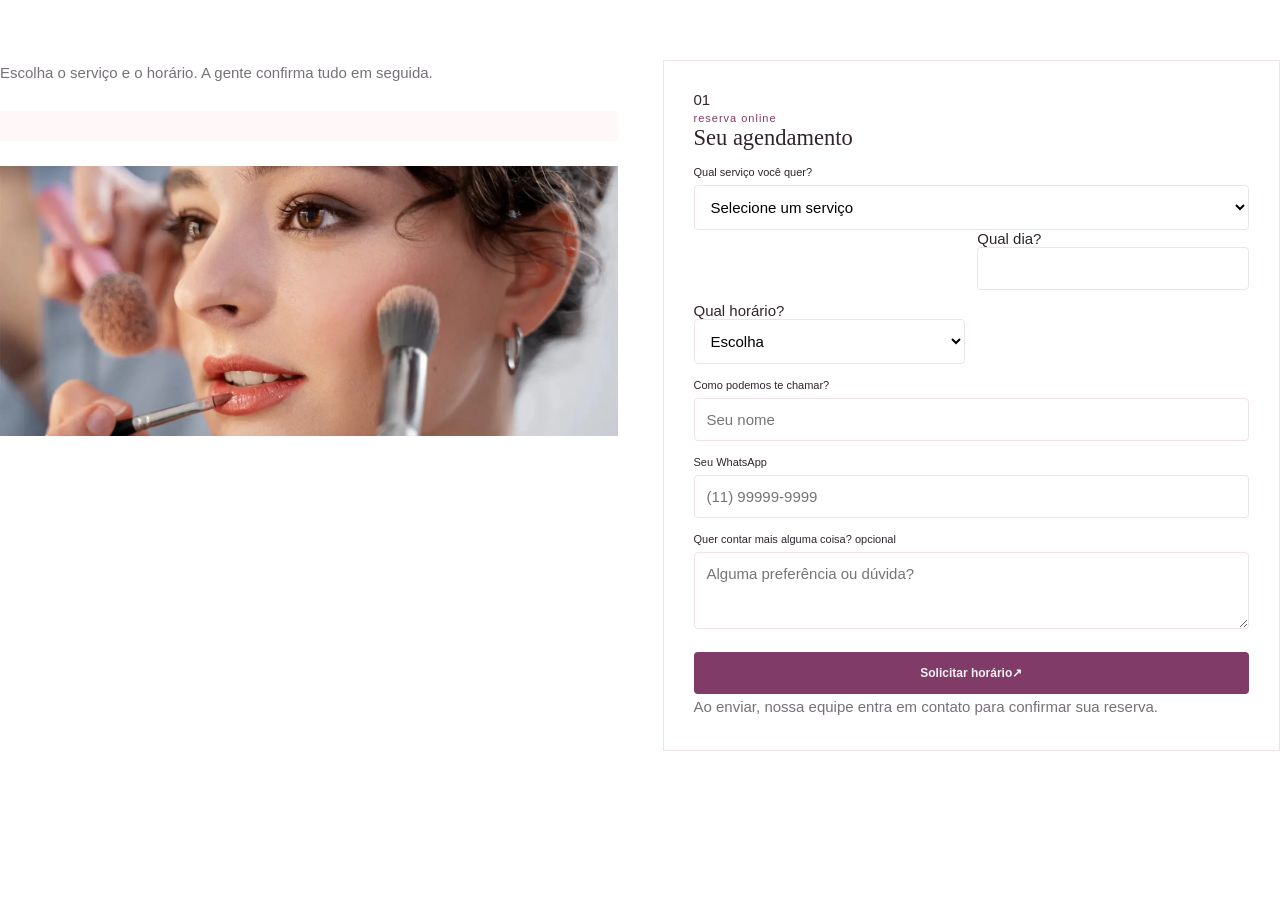
==== commit 85779ca5: "terminando" ====
--- a/Amanda-Beauty-site/agenda.html
+++ b/Amanda-Beauty-site/agenda.html
@@ -1,4 +1,4 @@
-<!doctype html>
+<!DOCTYPE html>
 <html lang="pt-BR">
   <head>
     <meta charset="utf-8">
--- a/Amanda-Beauty-site/styles.css
+++ b/Amanda-Beauty-site/styles.css
@@ -56,7 +56,6 @@
 }
 
 
-
 .site-header{
     width: 100%;
     background-color: white;
@@ -127,7 +126,7 @@
     font-size: 23px;
 }
 
-/* Botões */
+
 
 .button{
     display: inline-flex;
@@ -142,7 +141,7 @@
 
 .button-dark{
     background-color: var(--berry);
-    color: white;
+    color: rgb(240, 240, 240);
 }
 
 .button-dark:hover{
@@ -160,7 +159,6 @@
     color: var(--berry);
 }
 
-/* Página inicial */
 
 .hero{
     display: grid;
